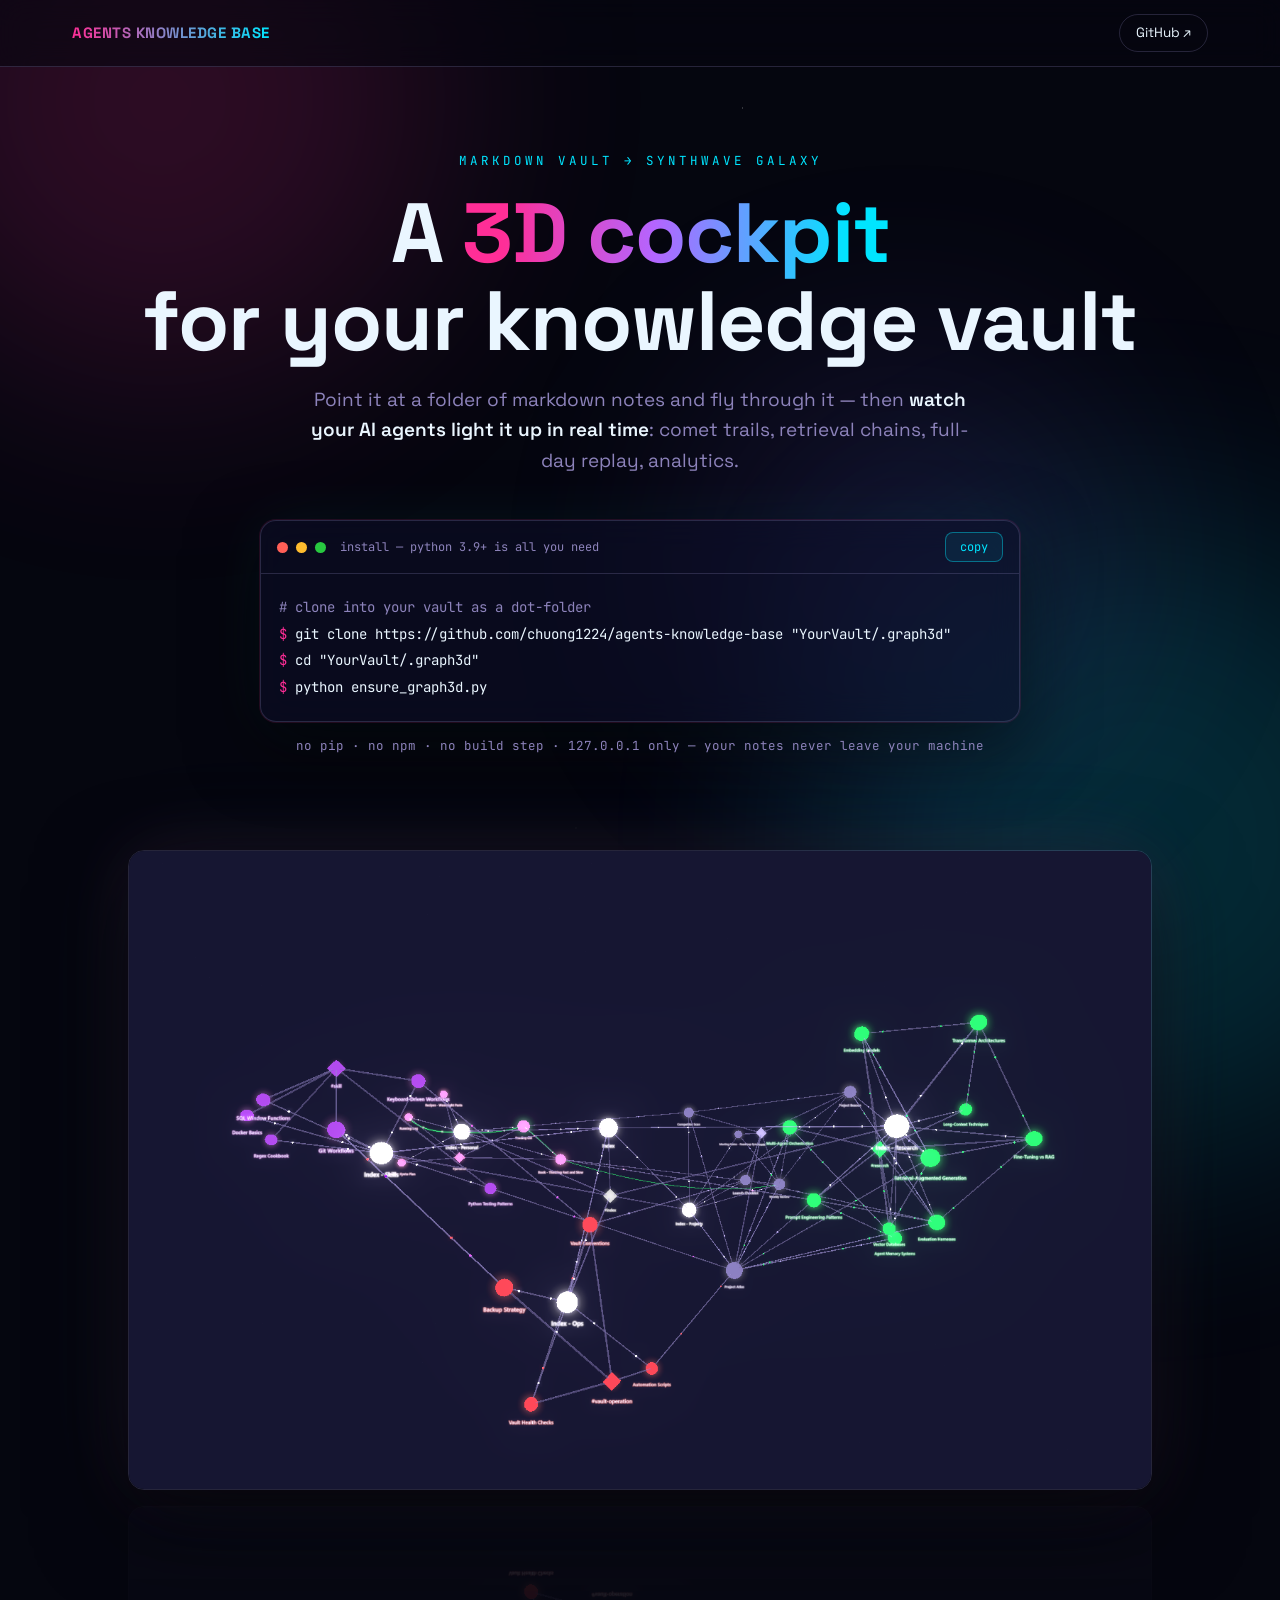
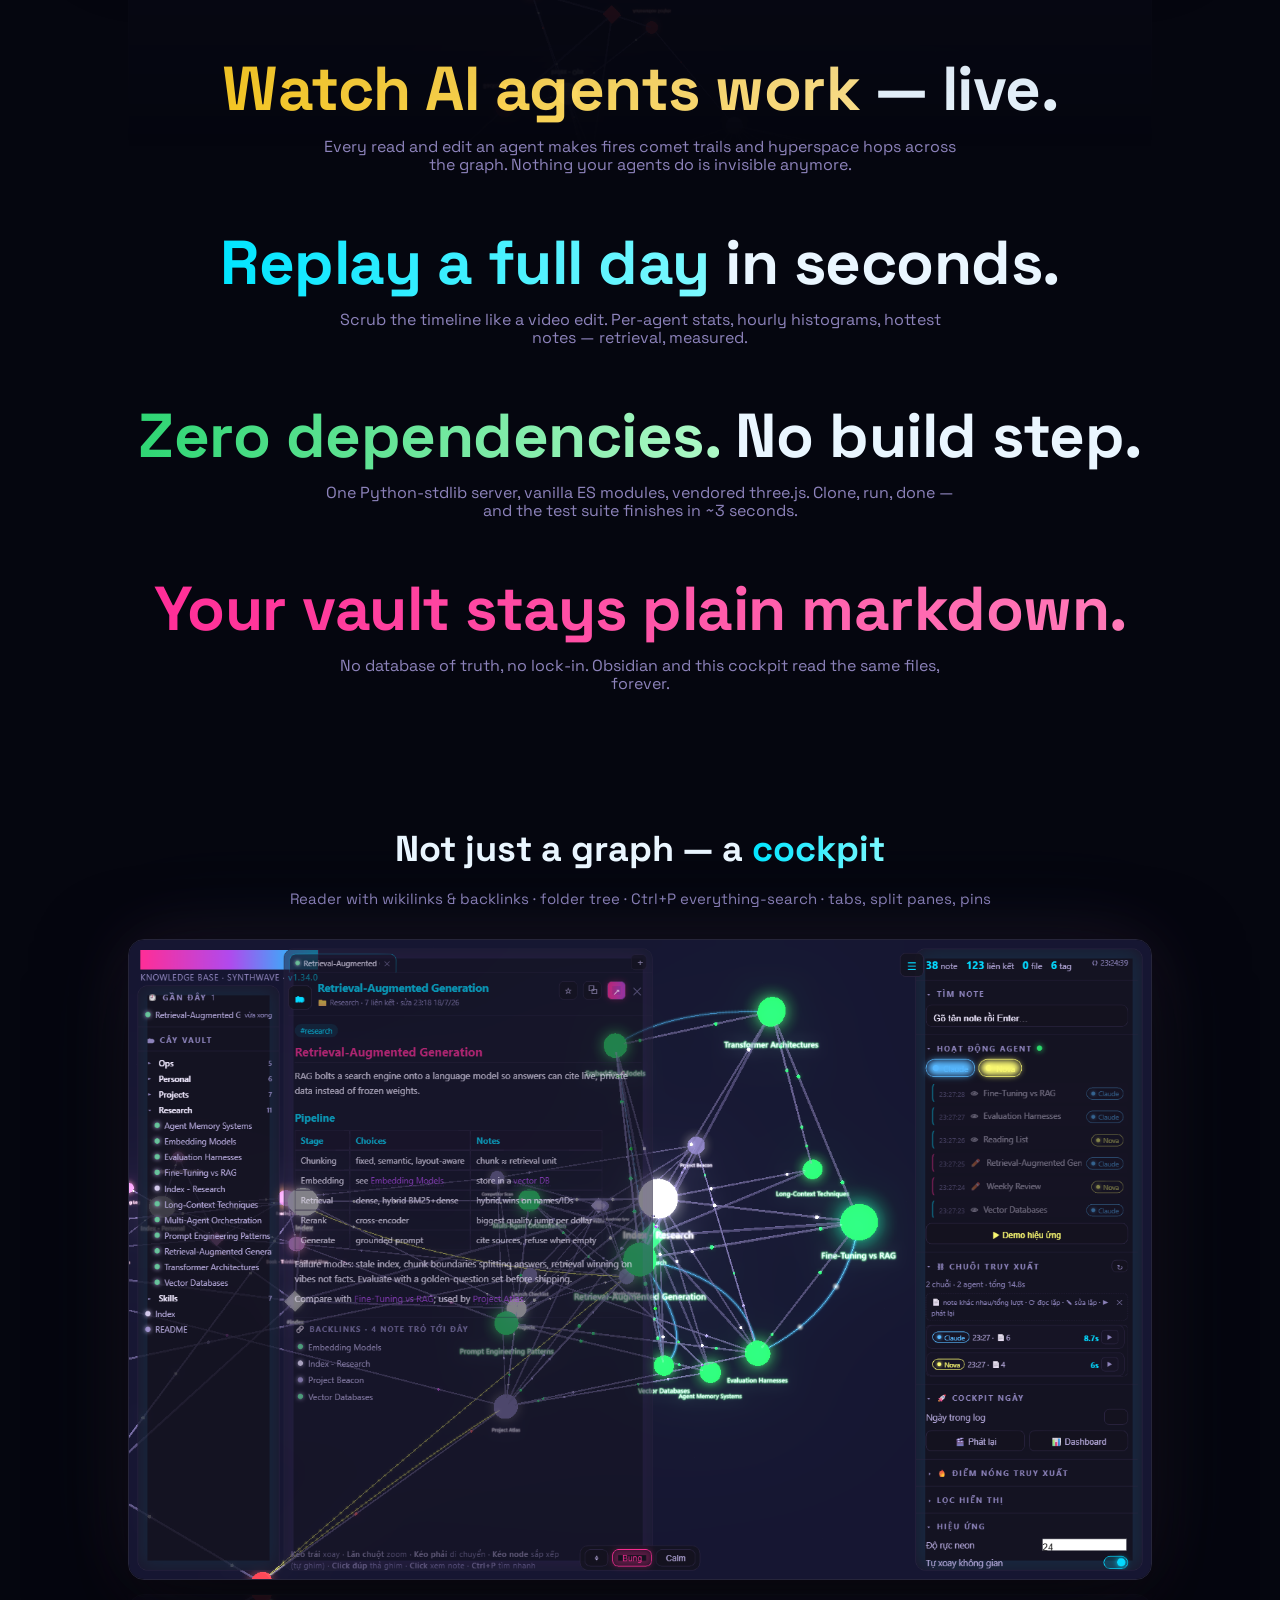
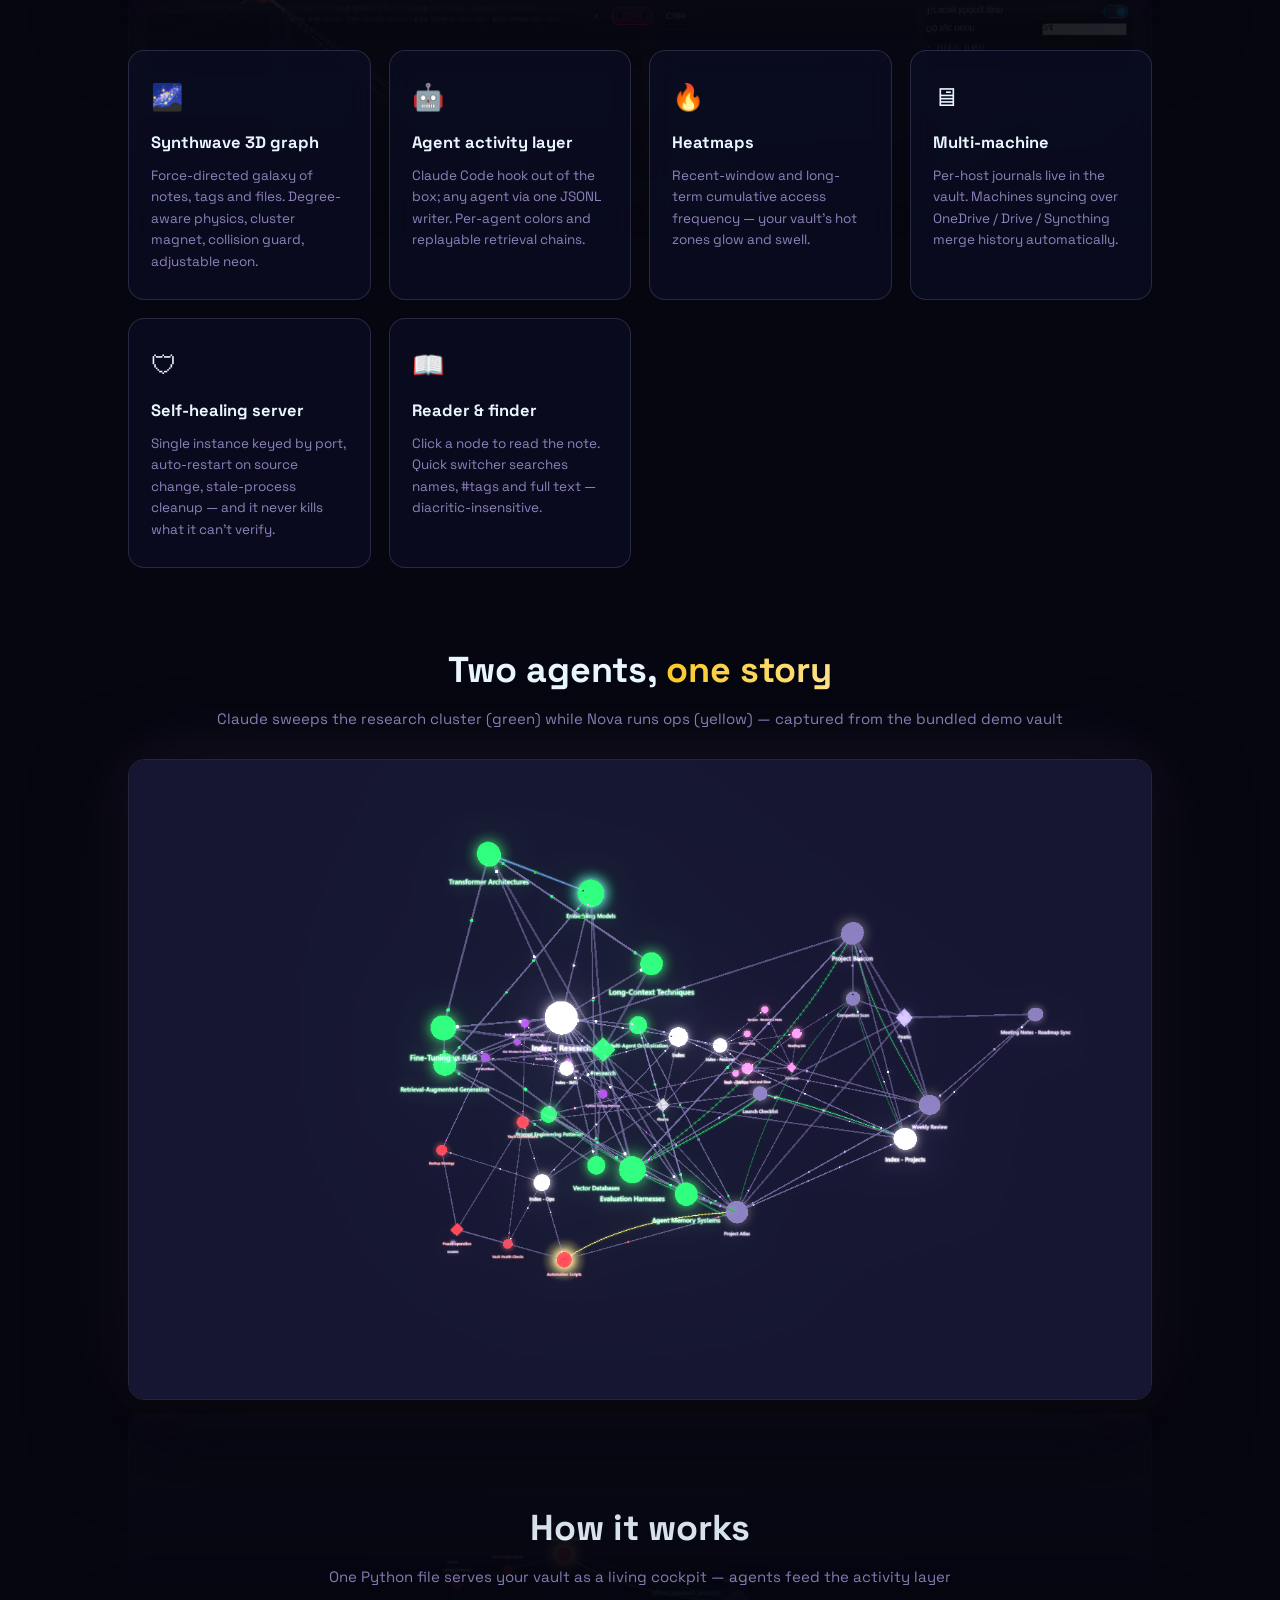
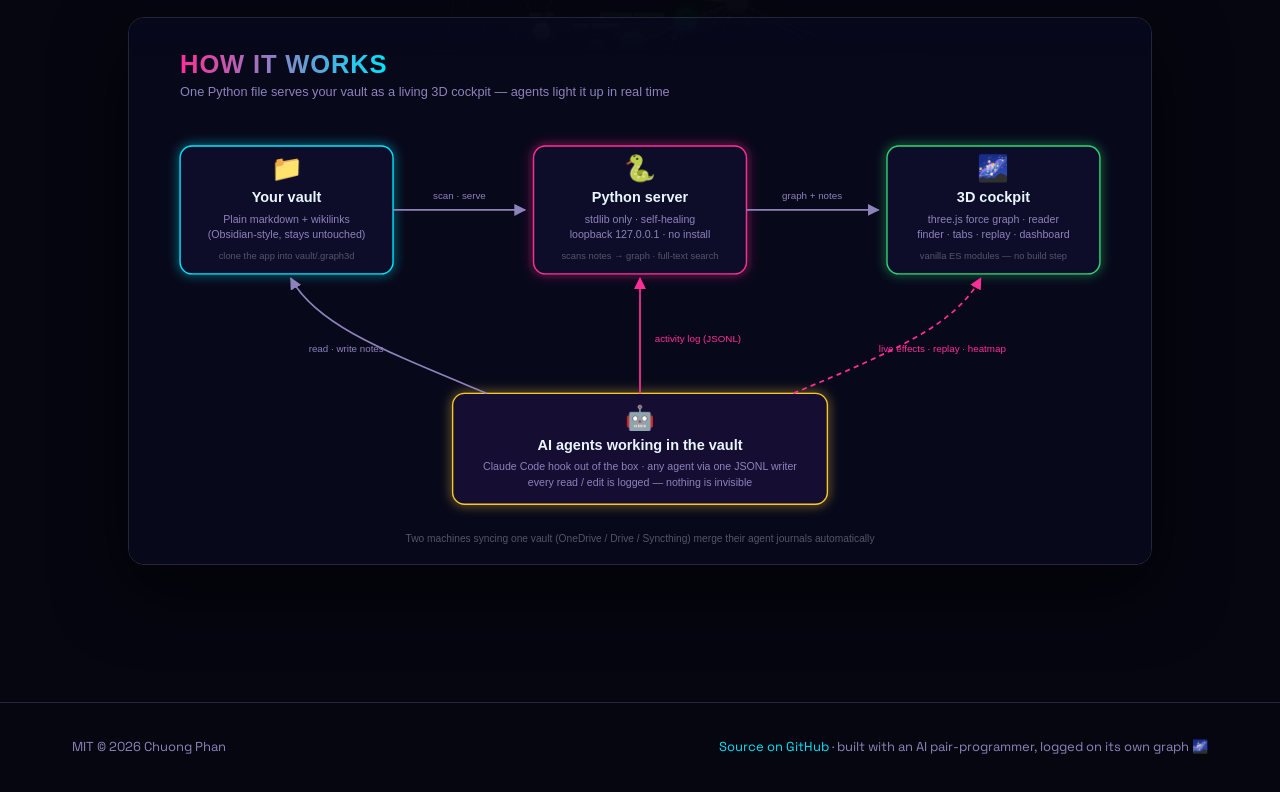
==== docs/index.html @ d330e17d "Add GitHub Pages landing: glass/reflection design, floating shots, one-click install copy Single-fil" ====
<!doctype html>
<html lang="en">
<head>
<meta charset="utf-8">
<meta name="viewport" content="width=device-width, initial-scale=1">
<title>Agents Knowledge Base — a 3D cockpit for your markdown vault</title>
<meta name="description" content="Turn a markdown vault into a synthwave 3D cockpit and watch AI agents work inside it — live effects, replay, analytics. Zero dependencies, no build step.">
<meta property="og:title" content="Agents Knowledge Base">
<meta property="og:description" content="A 3D cockpit for your markdown vault — and a live window into the AI agents working inside it.">
<meta property="og:image" content="https://chuong1224.github.io/agents-knowledge-base/hero.png">
<meta property="og:type" content="website">
<link rel="icon" href="data:image/svg+xml,<svg xmlns='http://www.w3.org/2000/svg' viewBox='0 0 100 100'><text y='.9em' font-size='90'>🌌</text></svg>">
<link rel="preconnect" href="https://fonts.googleapis.com">
<link rel="preconnect" href="https://fonts.gstatic.com" crossorigin>
<link href="https://fonts.googleapis.com/css2?family=Space+Grotesk:wght@400;600;700&family=JetBrains+Mono:wght@400;600&display=swap" rel="stylesheet">
<style>
  :root{
    --bg:#05060f; --panel:#0d0f2b; --ink:#eaf6ff; --faint:#8d83bb;
    --pink:#ff2e97; --cyan:#00e5ff; --green:#2ed573; --gold:#f9ca24;
    --glass:rgba(13,15,43,.55); --line:rgba(141,131,187,.25);
  }
  *{margin:0;padding:0;box-sizing:border-box}
  html{scroll-behavior:smooth}
  body{
    background:var(--bg); color:var(--ink);
    font-family:"Space Grotesk",system-ui,Segoe UI,sans-serif;
    overflow-x:hidden; line-height:1.6;
  }
  /* ---- ambient: stars + neon nebulas ---- */
  .sky{position:fixed;inset:0;z-index:-2;background:
    radial-gradient(1px 1px at 12% 22%,rgba(255,255,255,.7),transparent 50%),
    radial-gradient(1px 1px at 33% 78%,rgba(255,255,255,.5),transparent 50%),
    radial-gradient(1.5px 1.5px at 58% 12%,rgba(255,255,255,.6),transparent 50%),
    radial-gradient(1px 1px at 71% 55%,rgba(255,255,255,.45),transparent 50%),
    radial-gradient(1px 1px at 86% 30%,rgba(255,255,255,.6),transparent 50%),
    radial-gradient(1.5px 1.5px at 45% 92%,rgba(255,255,255,.4),transparent 50%),
    radial-gradient(1px 1px at 92% 82%,rgba(255,255,255,.5),transparent 50%),
    radial-gradient(1px 1px at 5% 60%,rgba(255,255,255,.4),transparent 50%),
    var(--bg)}
  .nebula{position:fixed;border-radius:50%;filter:blur(120px);opacity:.16;z-index:-1;pointer-events:none}
  .n1{width:560px;height:560px;background:var(--pink);top:-180px;left:-120px}
  .n2{width:640px;height:640px;background:var(--cyan);bottom:-260px;right:-180px}
  .n3{width:400px;height:400px;background:#6c5ce7;top:40%;left:55%}
  /* ---- nav ---- */
  nav{position:sticky;top:0;z-index:10;display:flex;justify-content:space-between;align-items:center;
    padding:14px clamp(20px,6vw,72px);background:rgba(5,6,15,.6);backdrop-filter:blur(14px);
    border-bottom:1px solid var(--line)}
  .logo{font-weight:700;letter-spacing:.5px;font-size:15px;
    background:linear-gradient(90deg,var(--pink),var(--cyan));-webkit-background-clip:text;background-clip:text;color:transparent}
  nav a.gh{color:var(--ink);text-decoration:none;font-size:13.5px;border:1px solid var(--line);
    padding:7px 16px;border-radius:999px;transition:.25s}
  nav a.gh:hover{border-color:var(--cyan);box-shadow:0 0 18px rgba(0,229,255,.35);color:var(--cyan)}
  main{max-width:1120px;margin:0 auto;padding:0 clamp(20px,5vw,48px)}
  /* ---- hero ---- */
  .hero{text-align:center;padding:84px 0 30px}
  .eyebrow{font-family:"JetBrains Mono",monospace;font-size:12.5px;letter-spacing:3px;color:var(--cyan);text-transform:uppercase}
  h1{font-size:clamp(40px,7vw,84px);font-weight:700;line-height:1.05;margin:18px 0 20px;letter-spacing:-1px}
  h1 .grad{background:linear-gradient(92deg,var(--pink) 10%,#b465ff 45%,var(--cyan) 90%);
    -webkit-background-clip:text;background-clip:text;color:transparent}
  .sub{color:var(--faint);font-size:clamp(15px,2vw,19px);max-width:680px;margin:0 auto}
  .sub b{color:var(--ink);font-weight:600}
  /* ---- install / CLI ---- */
  .install{margin:44px auto 0;max-width:760px;text-align:left;border-radius:16px;overflow:hidden;
    background:var(--glass);backdrop-filter:blur(16px);border:1px solid var(--line);
    box-shadow:0 0 0 1px rgba(255,46,151,.12), 0 24px 70px rgba(0,0,0,.6), 0 0 60px rgba(0,229,255,.07)}
  .install .bar{display:flex;align-items:center;gap:8px;padding:11px 16px;border-bottom:1px solid var(--line);
    font-family:"JetBrains Mono",monospace;font-size:12px;color:var(--faint)}
  .dot{width:11px;height:11px;border-radius:50%}
  .install pre{padding:20px 18px;font-family:"JetBrains Mono",monospace;font-size:clamp(11.5px,1.6vw,14px);
    line-height:1.9;overflow-x:auto;white-space:pre}
  .install .p{color:var(--pink)} .install .c{color:var(--ink)} .install .cm{color:var(--faint)}
  .copy{margin-left:auto;font-family:"JetBrains Mono",monospace;font-size:12px;color:var(--cyan);
    background:rgba(0,229,255,.08);border:1px solid rgba(0,229,255,.4);border-radius:8px;
    padding:6px 14px;cursor:pointer;transition:.2s}
  .copy:hover{background:rgba(0,229,255,.18);box-shadow:0 0 16px rgba(0,229,255,.4)}
  .copy.ok{color:var(--green);border-color:rgba(46,213,115,.5);background:rgba(46,213,115,.1)}
  .req{margin-top:14px;font-size:12.5px;color:var(--faint);font-family:"JetBrains Mono",monospace;text-align:center}
  /* ---- floating screenshot + mirror reflection ---- */
  .stage{padding:64px 0 40px;perspective:1200px}
  .shot{display:block;width:100%;border-radius:16px;border:1px solid var(--line);
    box-shadow:0 30px 90px rgba(0,0,0,.65), 0 0 70px rgba(255,46,151,.10), 0 0 110px rgba(0,229,255,.08);
    -webkit-box-reflect:below 14px linear-gradient(transparent 62%, rgba(255,255,255,.16));}
  .float{animation:float 8s ease-in-out infinite}
  .float.slow{animation-duration:11s}
  @keyframes float{0%,100%{transform:translateY(0) rotateX(0)}50%{transform:translateY(-14px) rotateX(.6deg)}}
  /* ---- big statements ---- */
  .statements{padding:70px 0 10px;text-align:center}
  .statement{font-size:clamp(30px,5.4vw,62px);font-weight:700;line-height:1.12;letter-spacing:-.5px;margin:54px 0}
  .statement small{display:block;font-size:clamp(13px,1.6vw,16px);font-weight:400;color:var(--faint);
    letter-spacing:0;margin-top:14px;max-width:640px;margin-left:auto;margin-right:auto}
  .tp{background:linear-gradient(92deg,var(--pink),#ff7ab8);-webkit-background-clip:text;background-clip:text;color:transparent}
  .tc{background:linear-gradient(92deg,var(--cyan),#7df9ff);-webkit-background-clip:text;background-clip:text;color:transparent}
  .tg{background:linear-gradient(92deg,var(--green),#aef9c7);-webkit-background-clip:text;background-clip:text;color:transparent}
  .ty{background:linear-gradient(92deg,var(--gold),#ffe28a);-webkit-background-clip:text;background-clip:text;color:transparent}
  /* ---- feature cards ---- */
  .grid{display:grid;grid-template-columns:repeat(auto-fit,minmax(240px,1fr));gap:18px;padding:30px 0 10px}
  .card{background:var(--glass);backdrop-filter:blur(14px);border:1px solid var(--line);border-radius:16px;
    padding:26px 22px;transition:transform .35s,box-shadow .35s,border-color .35s}
  .card:hover{transform:translateY(-8px);border-color:rgba(0,229,255,.45);
    box-shadow:0 18px 50px rgba(0,0,0,.5), 0 0 40px rgba(0,229,255,.12)}
  .card .ico{font-size:26px}
  .card h3{font-size:16.5px;margin:12px 0 8px}
  .card p{font-size:13.5px;color:var(--faint)}
  /* ---- how ---- */
  .how{padding:60px 0}
  .how img{width:100%;border-radius:16px;border:1px solid var(--line);
    box-shadow:0 24px 70px rgba(0,0,0,.55)}
  h2.sec{font-size:clamp(24px,3.4vw,36px);text-align:center;margin-bottom:8px}
  p.secsub{text-align:center;color:var(--faint);margin-bottom:28px;font-size:15px}
  /* ---- footer ---- */
  footer{border-top:1px solid var(--line);margin-top:70px;padding:34px clamp(20px,6vw,72px);
    display:flex;flex-wrap:wrap;gap:14px;justify-content:space-between;align-items:center;
    color:var(--faint);font-size:13px}
  footer a{color:var(--cyan);text-decoration:none}
  footer a:hover{text-shadow:0 0 12px rgba(0,229,255,.6)}
  /* ---- entrance animations ---- */
  .in-up{opacity:0;transform:translateY(30px);animation:inup .8s cubic-bezier(.22,.8,.3,1) forwards}
  @keyframes inup{to{opacity:1;transform:none}}
  .d1{animation-delay:.05s}.d2{animation-delay:.18s}.d3{animation-delay:.32s}.d4{animation-delay:.48s}.d5{animation-delay:.65s}
  .reveal{opacity:0;transform:translateY(34px);transition:opacity .8s cubic-bezier(.22,.8,.3,1),transform .8s cubic-bezier(.22,.8,.3,1)}
  .reveal.show{opacity:1;transform:none}
  @media (prefers-reduced-motion: reduce){
    .in-up,.reveal{opacity:1;transform:none;animation:none;transition:none}
    .float{animation:none}
    html{scroll-behavior:auto}
  }
</style>
</head>
<body>
<div class="sky"></div>
<div class="nebula n1"></div><div class="nebula n2"></div><div class="nebula n3"></div>

<nav>
  <span class="logo">AGENTS KNOWLEDGE BASE</span>
  <a class="gh" href="https://github.com/chuong1224/agents-knowledge-base">GitHub ↗</a>
</nav>

<main>
  <!-- HERO -->
  <section class="hero">
    <div class="eyebrow in-up d1">markdown vault → synthwave galaxy</div>
    <h1 class="in-up d2">A <span class="grad">3D cockpit</span><br>for your knowledge vault</h1>
    <p class="sub in-up d3">Point it at a folder of markdown notes and fly through it — then <b>watch your AI agents
      light it up in real time</b>: comet trails, retrieval chains, full-day replay, analytics.</p>

    <!-- INSTALL / CLI -->
    <div class="install in-up d4">
      <div class="bar">
        <span class="dot" style="background:#ff5f57"></span>
        <span class="dot" style="background:#febc2e"></span>
        <span class="dot" style="background:#28c840"></span>
        <span style="margin-left:6px">install — python 3.9+ is all you need</span>
        <button class="copy" id="copyBtn" aria-label="Copy install commands">copy</button>
      </div>
      <pre id="cli"><span class="cm"># clone into your vault as a dot-folder</span>
<span class="p">$</span> <span class="c">git clone https://github.com/chuong1224/agents-knowledge-base "YourVault/.graph3d"</span>
<span class="p">$</span> <span class="c">cd "YourVault/.graph3d"</span>
<span class="p">$</span> <span class="c">python ensure_graph3d.py</span></pre>
    </div>
    <div class="req in-up d5">no pip · no npm · no build step · 127.0.0.1 only — your notes never leave your machine</div>
  </section>

  <!-- FLOATING HERO SHOT + REFLECTION -->
  <section class="stage reveal">
    <img class="shot float" src="hero.png" alt="The vault rendered as a synthwave 3D galaxy — tag groups form colored continents">
  </section>

  <!-- BIG STATEMENTS -->
  <section class="statements">
    <div class="statement reveal"><span class="ty">Watch AI agents work</span> — live.
      <small>Every read and edit an agent makes fires comet trails and hyperspace hops across the graph.
      Nothing your agents do is invisible anymore.</small></div>

    <div class="statement reveal"><span class="tc">Replay a full day</span> in seconds.
      <small>Scrub the timeline like a video edit. Per-agent stats, hourly histograms, hottest notes —
      retrieval, measured.</small></div>

    <div class="statement reveal"><span class="tg">Zero dependencies.</span> No build step.
      <small>One Python-stdlib server, vanilla ES modules, vendored three.js.
      Clone, run, done — and the test suite finishes in ~3 seconds.</small></div>

    <div class="statement reveal"><span class="tp">Your vault stays plain markdown.</span>
      <small>No database of truth, no lock-in. Obsidian and this cockpit read the same files, forever.</small></div>
  </section>

  <!-- COCKPIT SHOT -->
  <section class="stage reveal">
    <h2 class="sec">Not just a graph — a <span class="tc">cockpit</span></h2>
    <p class="secsub">Reader with wikilinks &amp; backlinks · folder tree · Ctrl+P everything-search · tabs, split panes, pins</p>
    <img class="shot float slow" src="cockpit-ui.png" alt="Full cockpit UI: markdown reader, folder tree, live agent feed and retrieval chains">
  </section>

  <!-- FEATURE CARDS -->
  <section class="reveal">
    <div class="grid">
      <div class="card"><div class="ico">🌌</div><h3>Synthwave 3D graph</h3><p>Force-directed galaxy of notes, tags and files. Degree-aware physics, cluster magnet, collision guard, adjustable neon.</p></div>
      <div class="card"><div class="ico">🤖</div><h3>Agent activity layer</h3><p>Claude Code hook out of the box; any agent via one JSONL writer. Per-agent colors and replayable retrieval chains.</p></div>
      <div class="card"><div class="ico">🔥</div><h3>Heatmaps</h3><p>Recent-window and long-term cumulative access frequency — your vault's hot zones glow and swell.</p></div>
      <div class="card"><div class="ico">🖥</div><h3>Multi-machine</h3><p>Per-host journals live in the vault. Machines syncing over OneDrive / Drive / Syncthing merge history automatically.</p></div>
      <div class="card"><div class="ico">🛡</div><h3>Self-healing server</h3><p>Single instance keyed by port, auto-restart on source change, stale-process cleanup — and it never kills what it can't verify.</p></div>
      <div class="card"><div class="ico">📖</div><h3>Reader &amp; finder</h3><p>Click a node to read the note. Quick switcher searches names, #tags and full text — diacritic-insensitive.</p></div>
    </div>
  </section>

  <!-- AGENT SHOT -->
  <section class="stage reveal">
    <h2 class="sec">Two agents, <span class="ty">one story</span></h2>
    <p class="secsub">Claude sweeps the research cluster (green) while Nova runs ops (yellow) — captured from the bundled demo vault</p>
    <img class="shot float" src="agent-activity.png" alt="Agent trails lighting up the graph: Claude in green, Nova in yellow">
  </section>

  <!-- HOW IT WORKS -->
  <section class="how reveal">
    <h2 class="sec">How it works</h2>
    <p class="secsub">One Python file serves your vault as a living cockpit — agents feed the activity layer</p>
    <img src="how-it-works.svg" alt="Architecture diagram: vault to Python server to 3D cockpit; agents feed the activity log">
  </section>
</main>

<footer>
  <span>MIT © 2026 Chuong Phan</span>
  <span><a href="https://github.com/chuong1224/agents-knowledge-base">Source on GitHub</a> · built with an AI pair-programmer, logged on its own graph 🌌</span>
</footer>

<script>
  // copy CLI
  const btn = document.getElementById('copyBtn');
  btn.addEventListener('click', async () => {
    const cmds = ['git clone https://github.com/chuong1224/agents-knowledge-base "YourVault/.graph3d"',
                  'cd "YourVault/.graph3d"',
                  'python ensure_graph3d.py'].join('\n');
    try { await navigator.clipboard.writeText(cmds); } catch (e) {}
    btn.textContent = 'copied ✓'; btn.classList.add('ok');
    setTimeout(() => { btn.textContent = 'copy'; btn.classList.remove('ok'); }, 2200);
  });
  // slide-in on scroll
  const io = new IntersectionObserver((es) => es.forEach(e => {
    if (e.isIntersecting) { e.target.classList.add('show'); io.unobserve(e.target); }
  }), {threshold: 0.12});
  document.querySelectorAll('.reveal').forEach(el => io.observe(el));
</script>
</body>
</html>
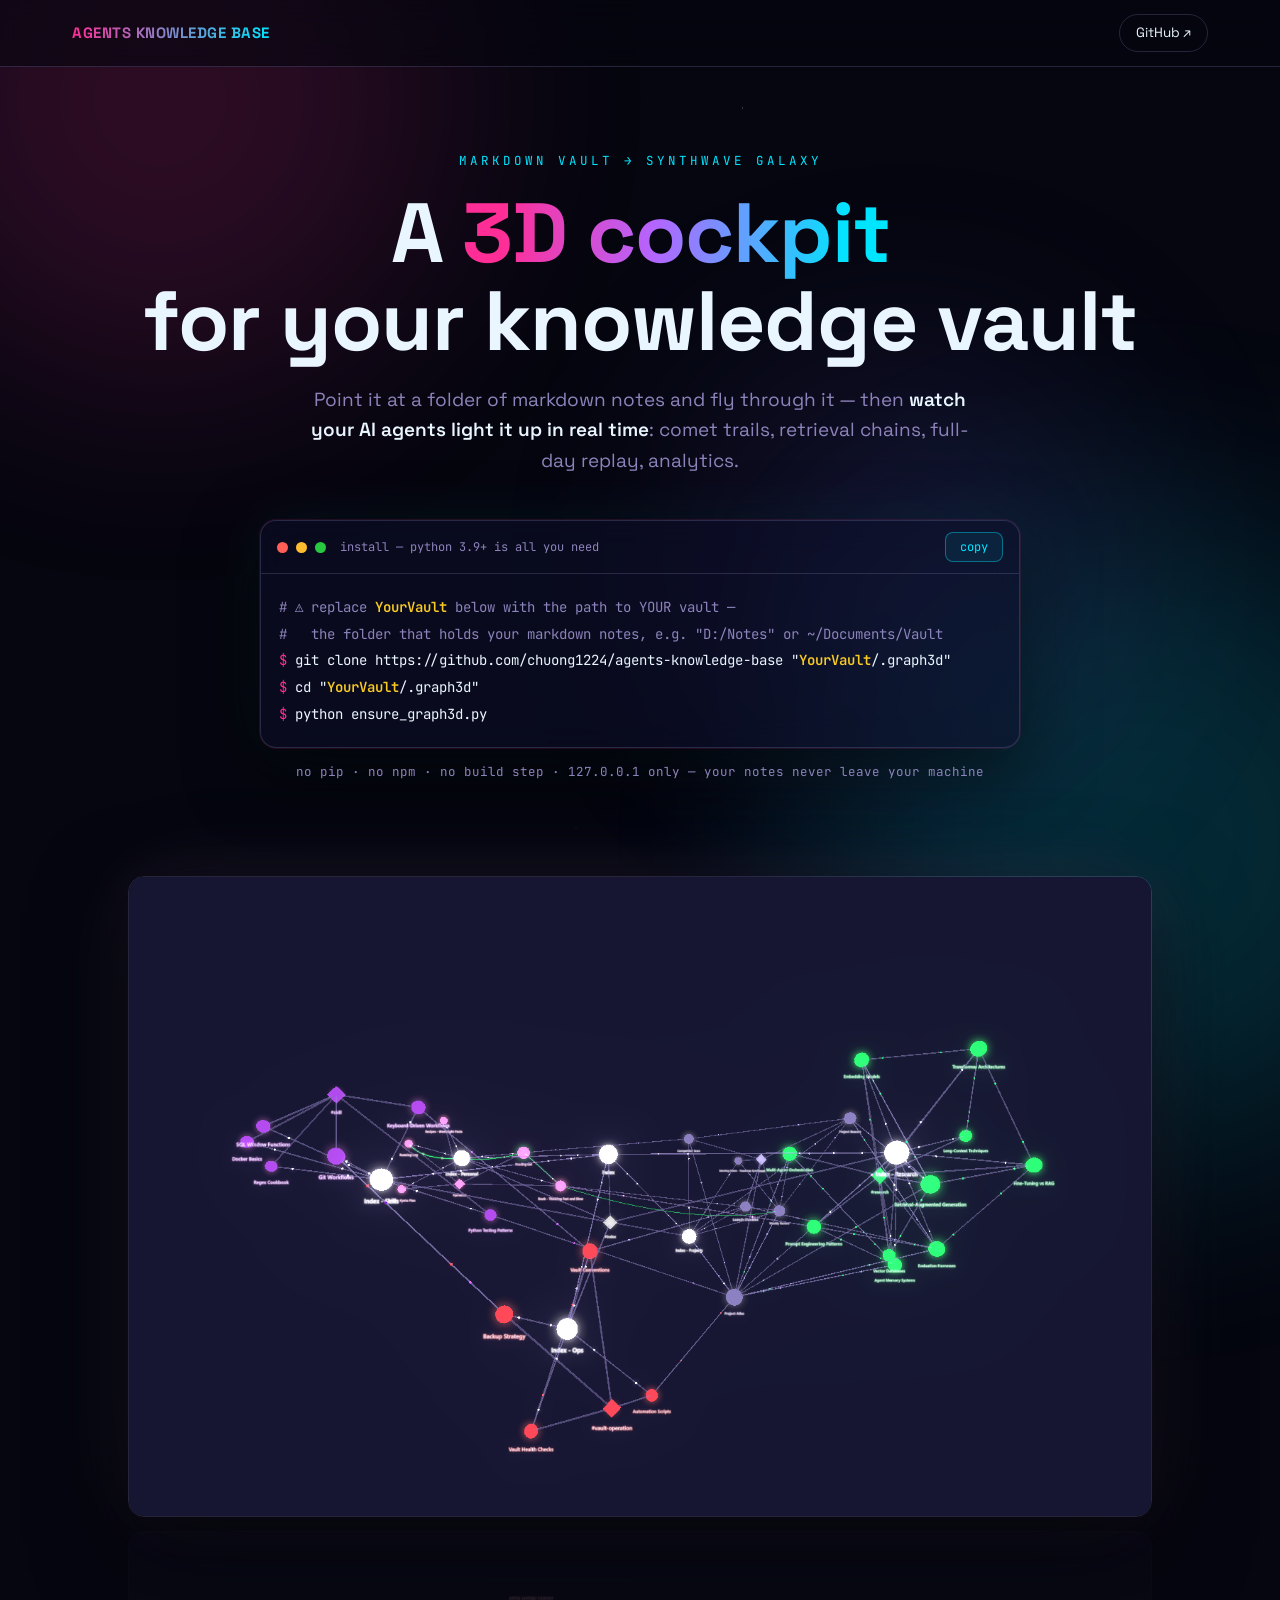
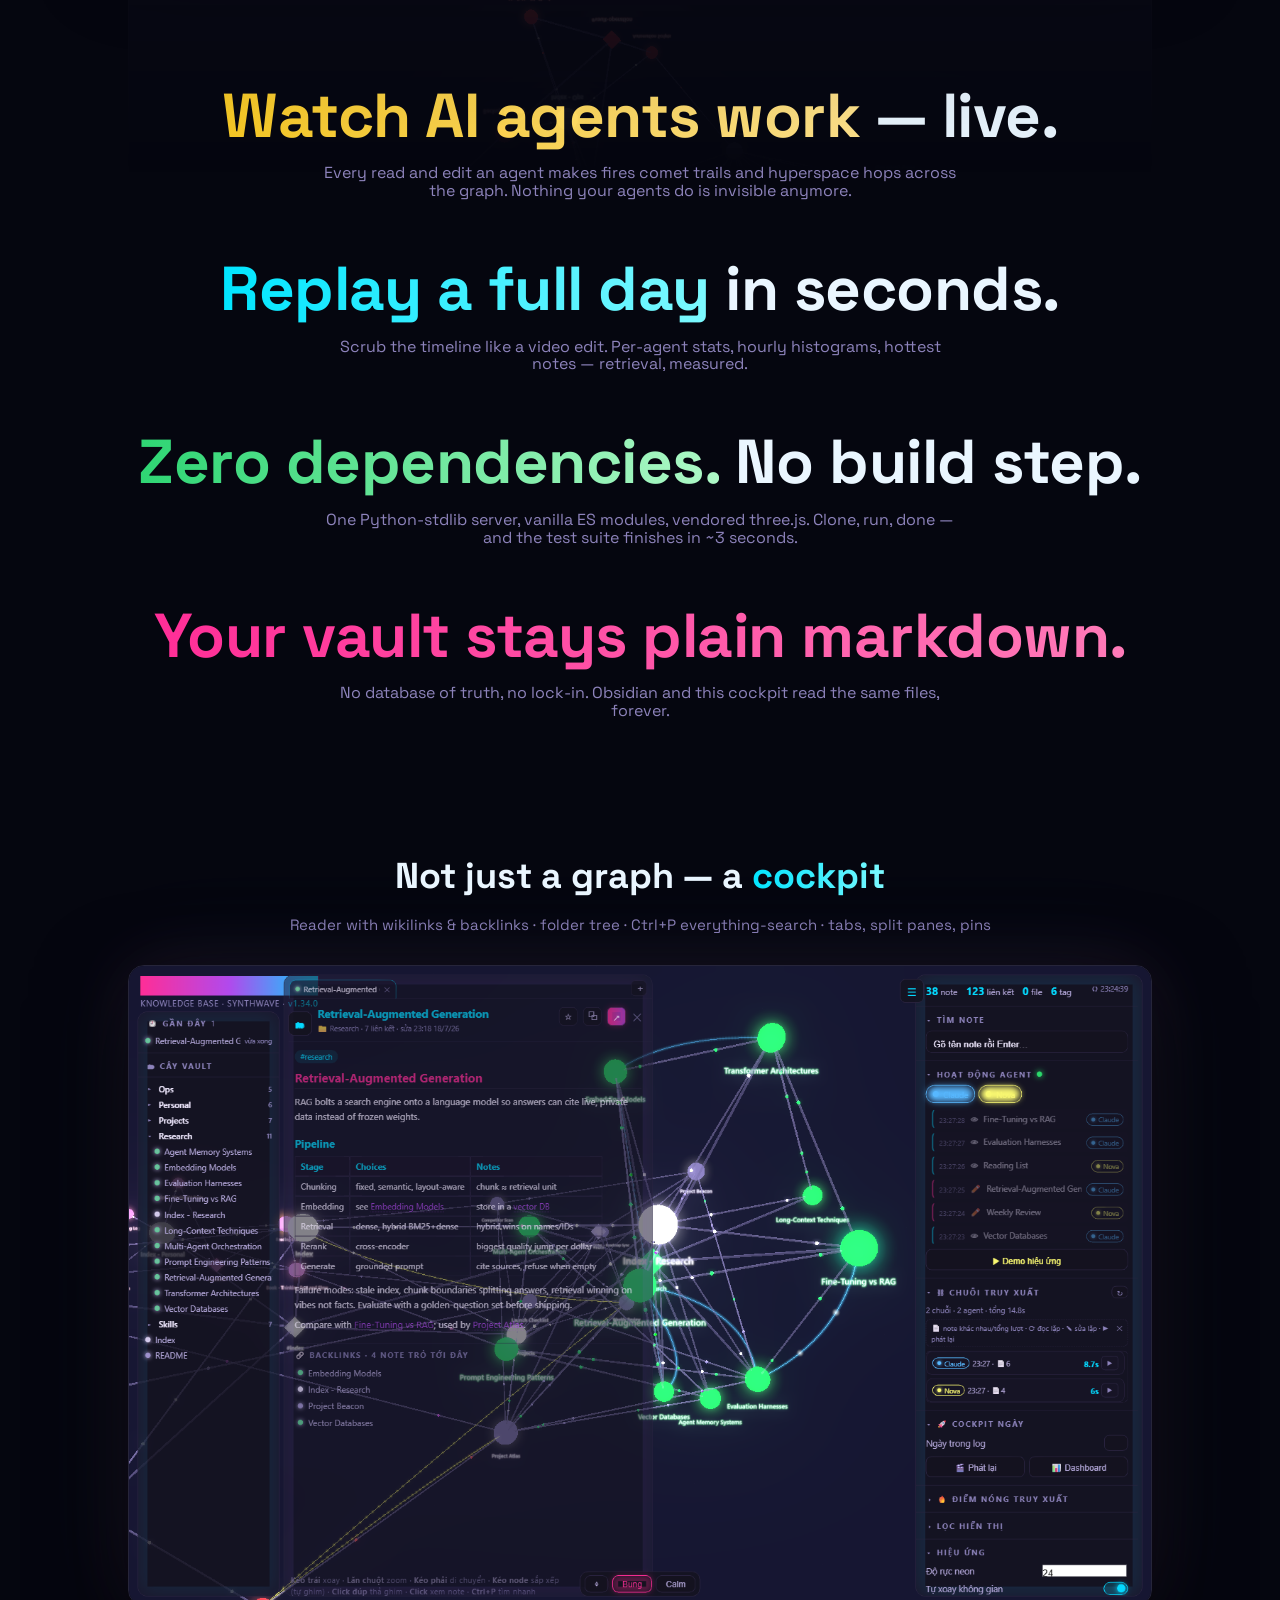
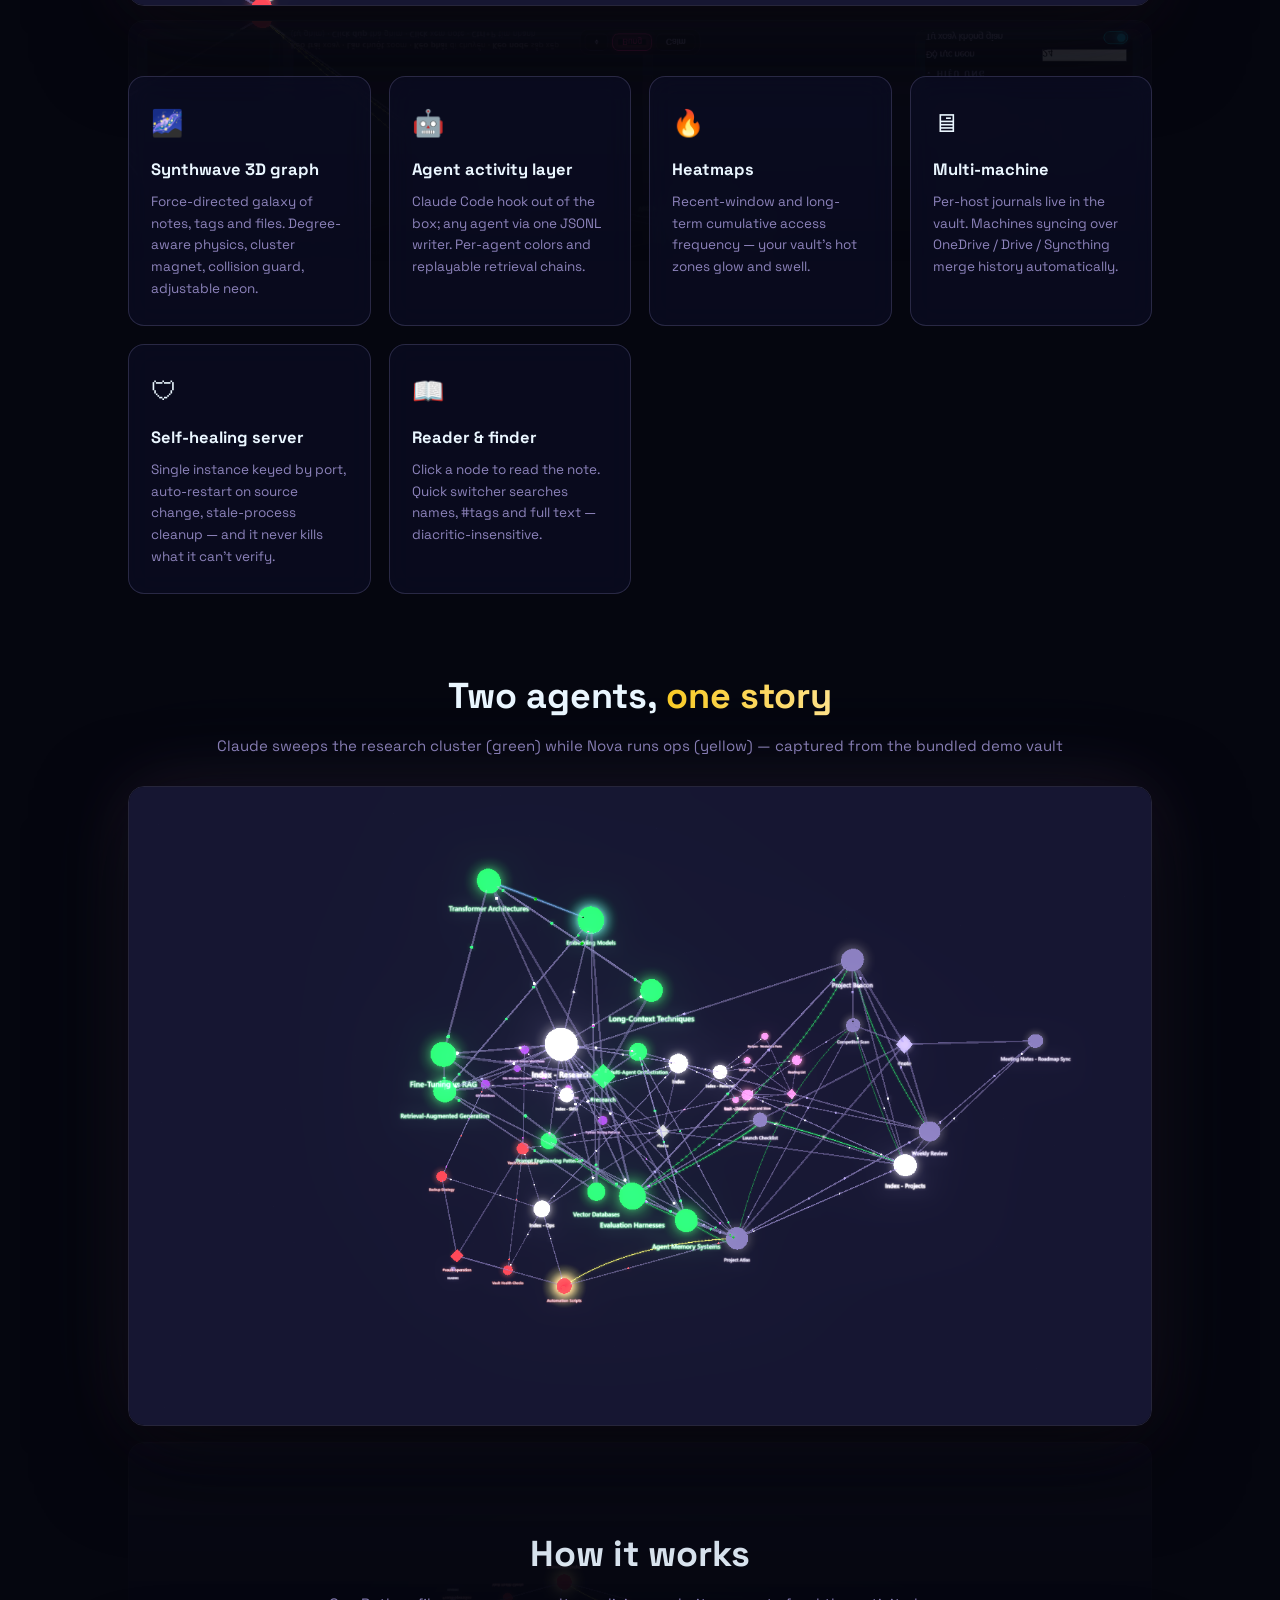
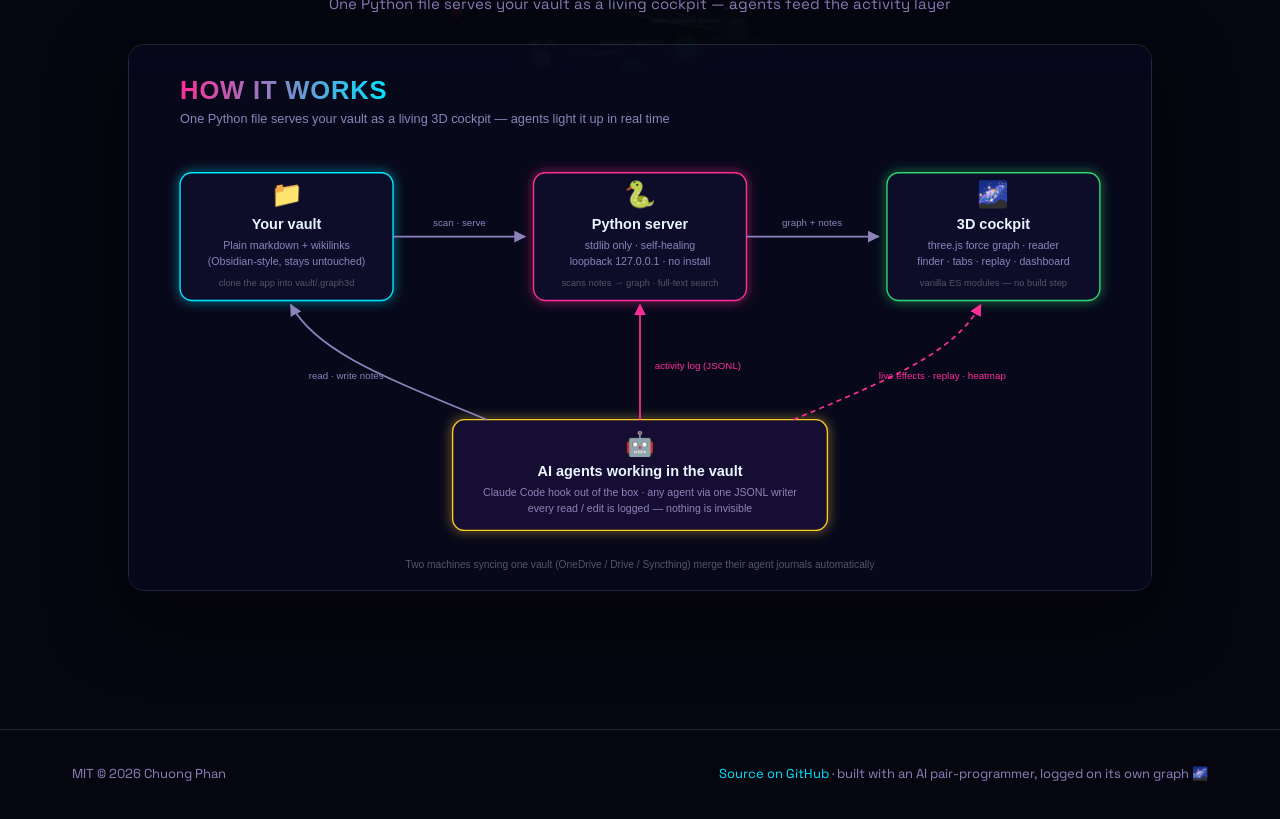
==== commit 7cf82110: "Clarify YourVault placeholder in install instructions Landing CLI block and README quickstart now te" ====
--- a/docs/index.html
+++ b/docs/index.html
@@ -69,6 +69,7 @@
   .install pre{padding:20px 18px;font-family:"JetBrains Mono",monospace;font-size:clamp(11.5px,1.6vw,14px);
     line-height:1.9;overflow-x:auto;white-space:pre}
   .install .p{color:var(--pink)} .install .c{color:var(--ink)} .install .cm{color:var(--faint)}
+  .install .v{color:var(--gold);font-weight:600}
   .copy{margin-left:auto;font-family:"JetBrains Mono",monospace;font-size:12px;color:var(--cyan);
     background:rgba(0,229,255,.08);border:1px solid rgba(0,229,255,.4);border-radius:8px;
     padding:6px 14px;cursor:pointer;transition:.2s}
@@ -152,9 +153,10 @@
         <span style="margin-left:6px">install — python 3.9+ is all you need</span>
         <button class="copy" id="copyBtn" aria-label="Copy install commands">copy</button>
       </div>
-      <pre id="cli"><span class="cm"># clone into your vault as a dot-folder</span>
-<span class="p">$</span> <span class="c">git clone https://github.com/chuong1224/agents-knowledge-base "YourVault/.graph3d"</span>
-<span class="p">$</span> <span class="c">cd "YourVault/.graph3d"</span>
+      <pre id="cli"><span class="cm"># ⚠ replace <span class="v">YourVault</span> below with the path to YOUR vault —</span>
+<span class="cm">#   the folder that holds your markdown notes, e.g. "D:/Notes" or ~/Documents/Vault</span>
+<span class="p">$</span> <span class="c">git clone https://github.com/chuong1224/agents-knowledge-base "<span class="v">YourVault</span>/.graph3d"</span>
+<span class="p">$</span> <span class="c">cd "<span class="v">YourVault</span>/.graph3d"</span>
 <span class="p">$</span> <span class="c">python ensure_graph3d.py</span></pre>
     </div>
     <div class="req in-up d5">no pip · no npm · no build step · 127.0.0.1 only — your notes never leave your machine</div>
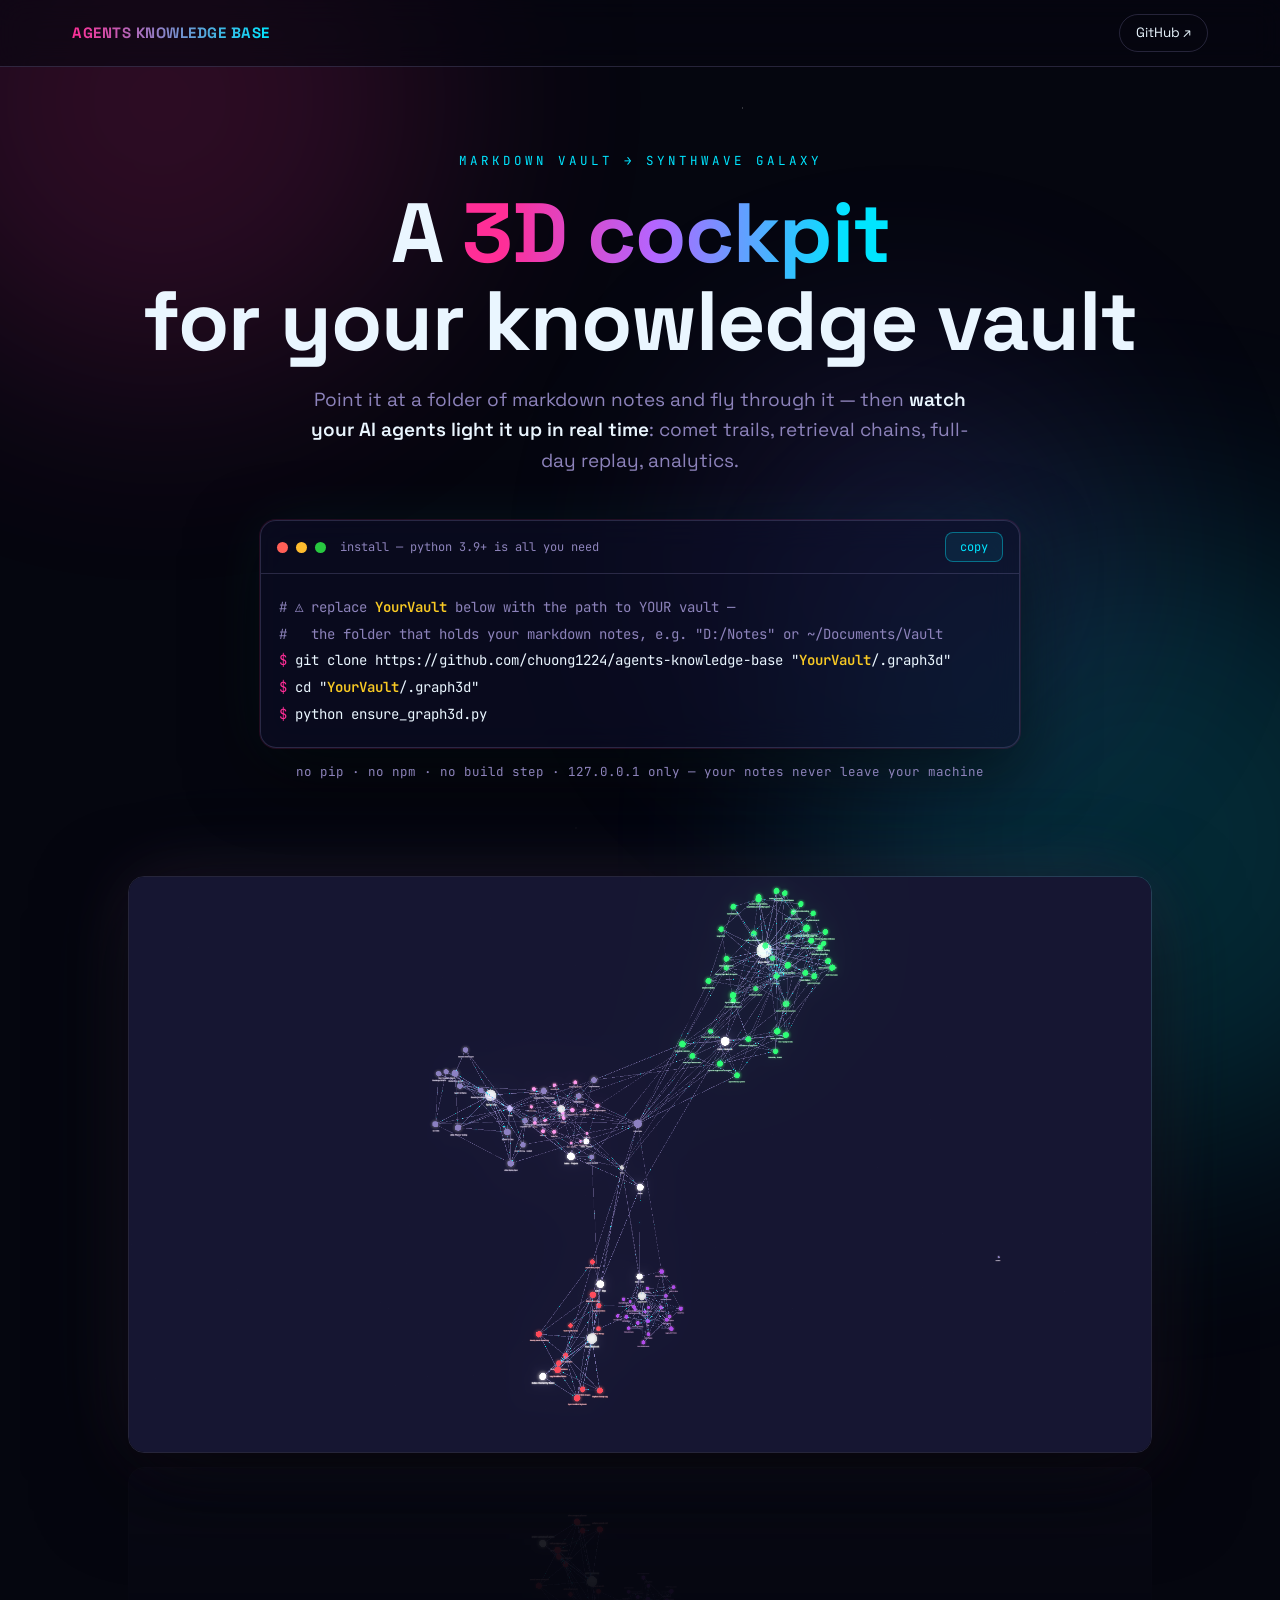
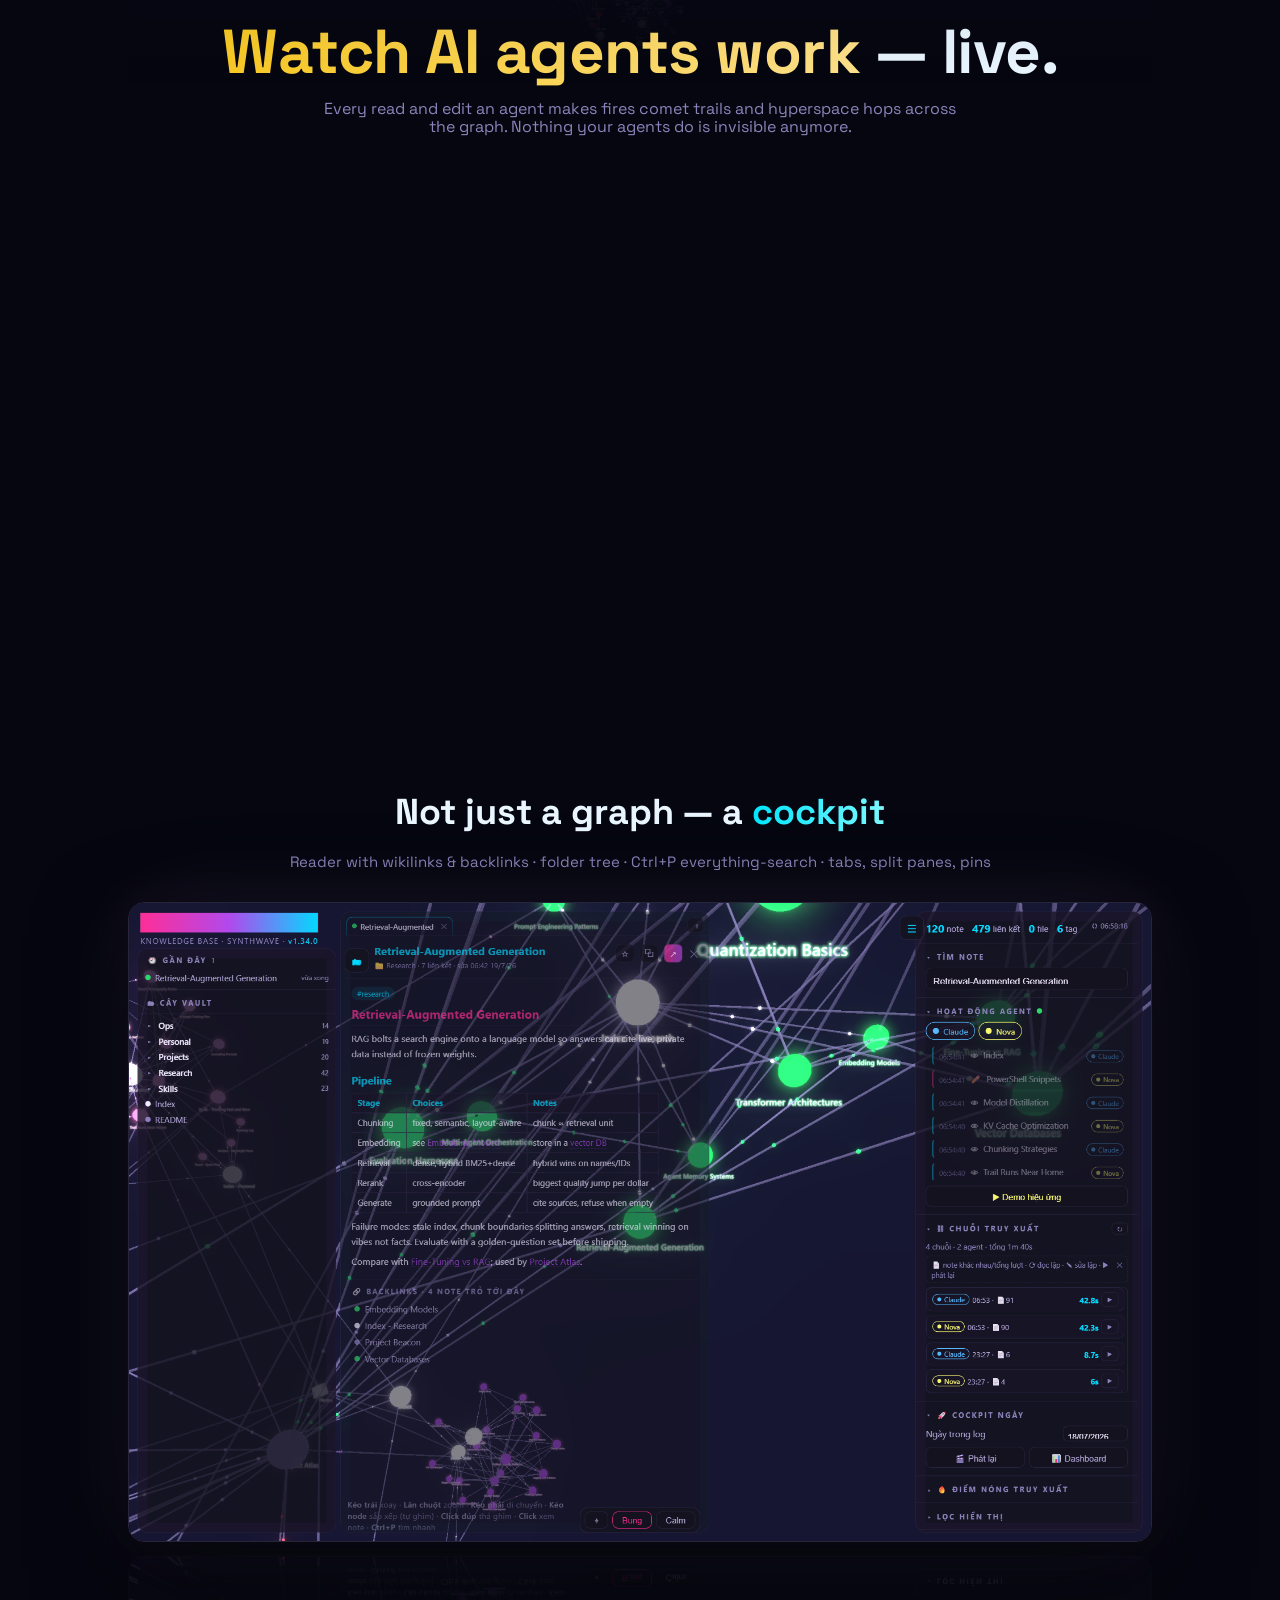
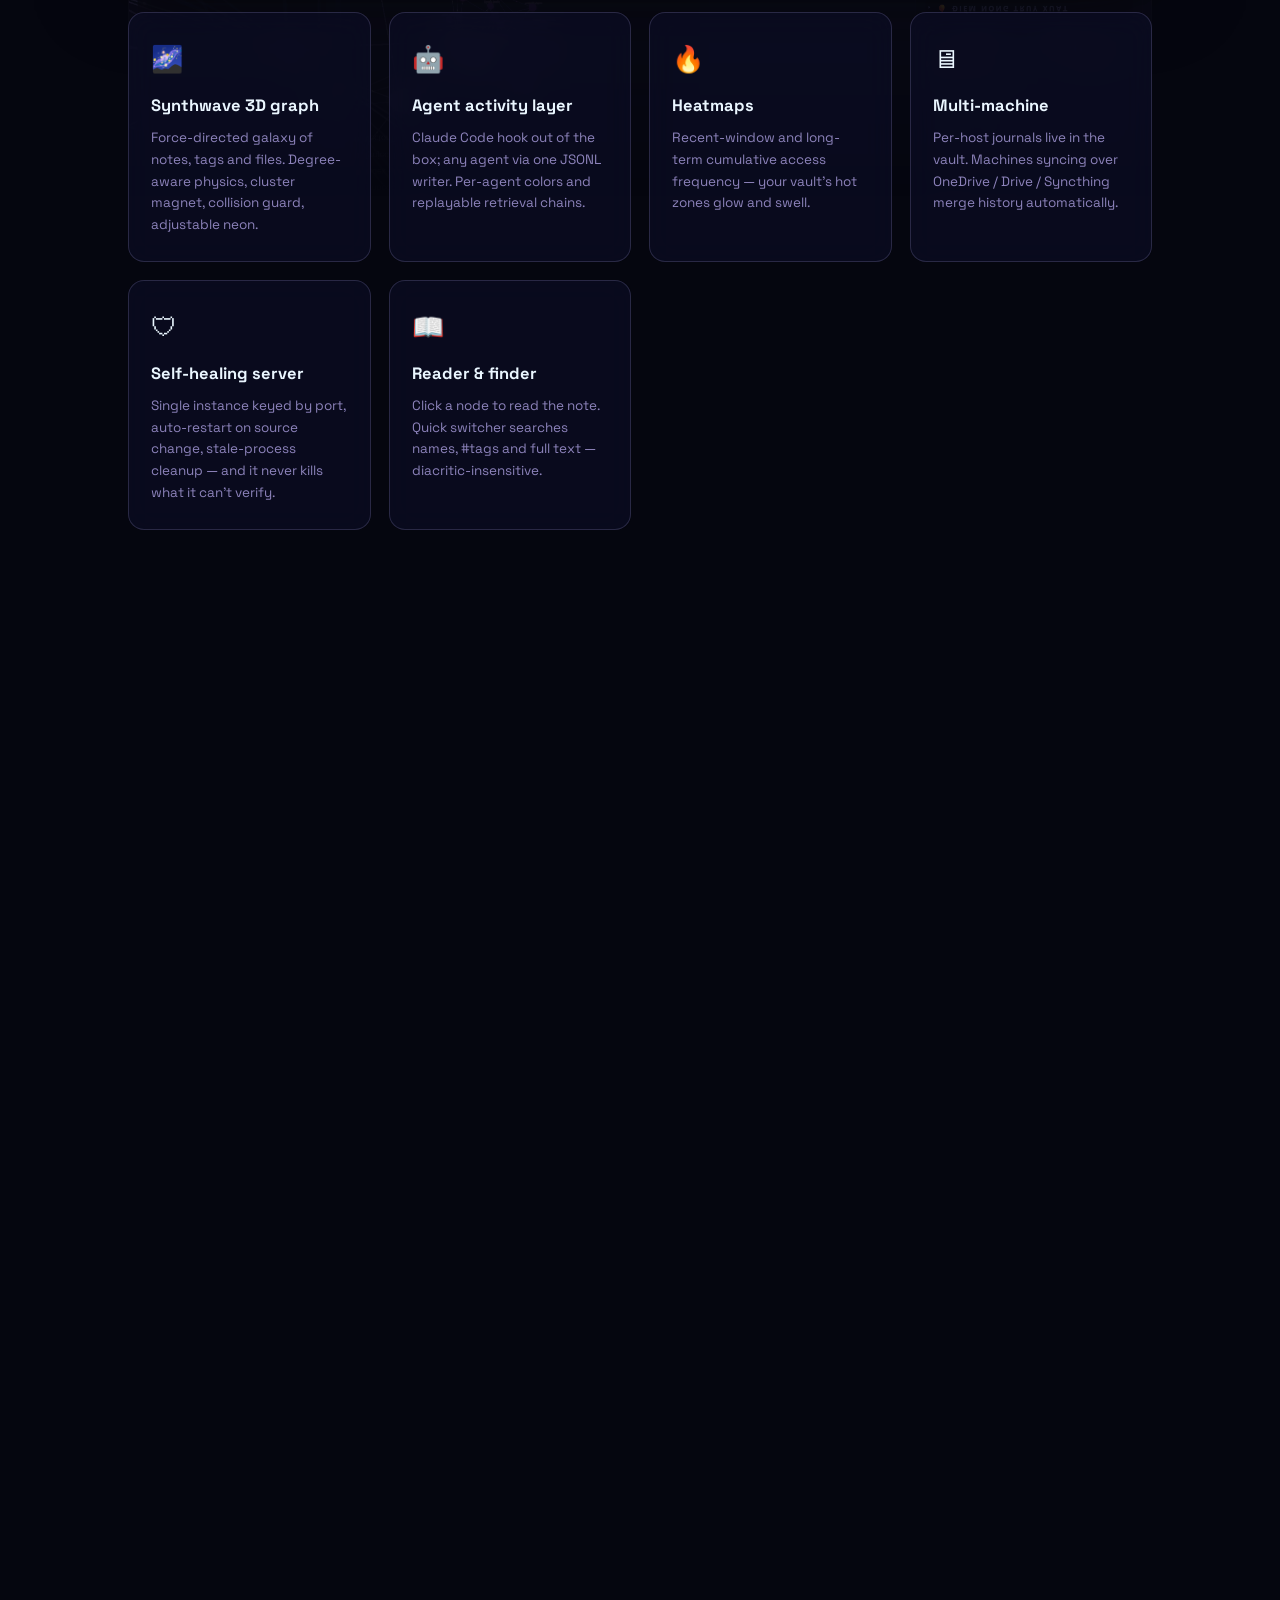
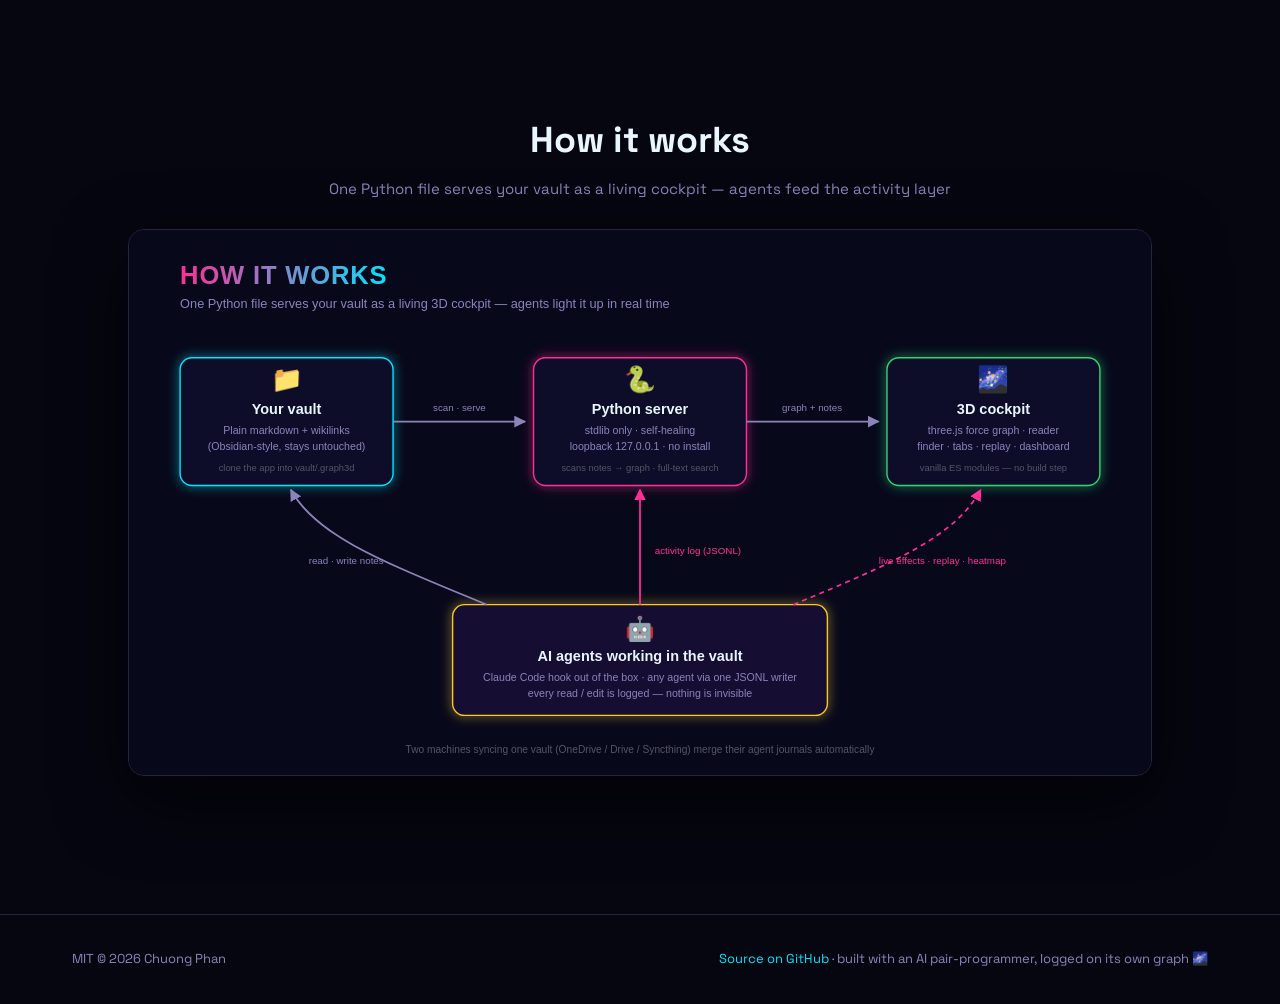
==== commit 2f60917b: "Epic demo: 120-note vault, agent-storm GIF, reshot hero/cockpit/activity - demo/vault: 38 -> 120 not" ====
--- a/docs/index.html
+++ b/docs/index.html
@@ -204,11 +204,18 @@
     </div>
   </section>
 
+  <!-- AGENT STORM GIF -->
+  <section class="stage reveal">
+    <h2 class="sec">Two agents, <span class="ty">full throttle</span></h2>
+    <p class="secsub">Claude and Nova jumping non-stop across 120 notes — comet trails, hyperspace hops, impact ripples. Live capture, no editing</p>
+    <img class="shot float" src="agent-storm.gif" alt="Animated: two agents continuously jumping across the vault with comet trails and impact effects">
+  </section>
+
   <!-- AGENT SHOT -->
   <section class="stage reveal">
-    <h2 class="sec">Two agents, <span class="ty">one story</span></h2>
-    <p class="secsub">Claude sweeps the research cluster (green) while Nova runs ops (yellow) — captured from the bundled demo vault</p>
-    <img class="shot float" src="agent-activity.png" alt="Agent trails lighting up the graph: Claude in green, Nova in yellow">
+    <h2 class="sec">The <span class="ty">aftermath</span></h2>
+    <p class="secsub">Claude's blue and Nova's yellow trails woven across every continent of the vault</p>
+    <img class="shot float slow" src="agent-activity.png" alt="Agent trails lighting up the graph: Claude in blue, Nova in yellow">
   </section>
 
   <!-- HOW IT WORKS -->
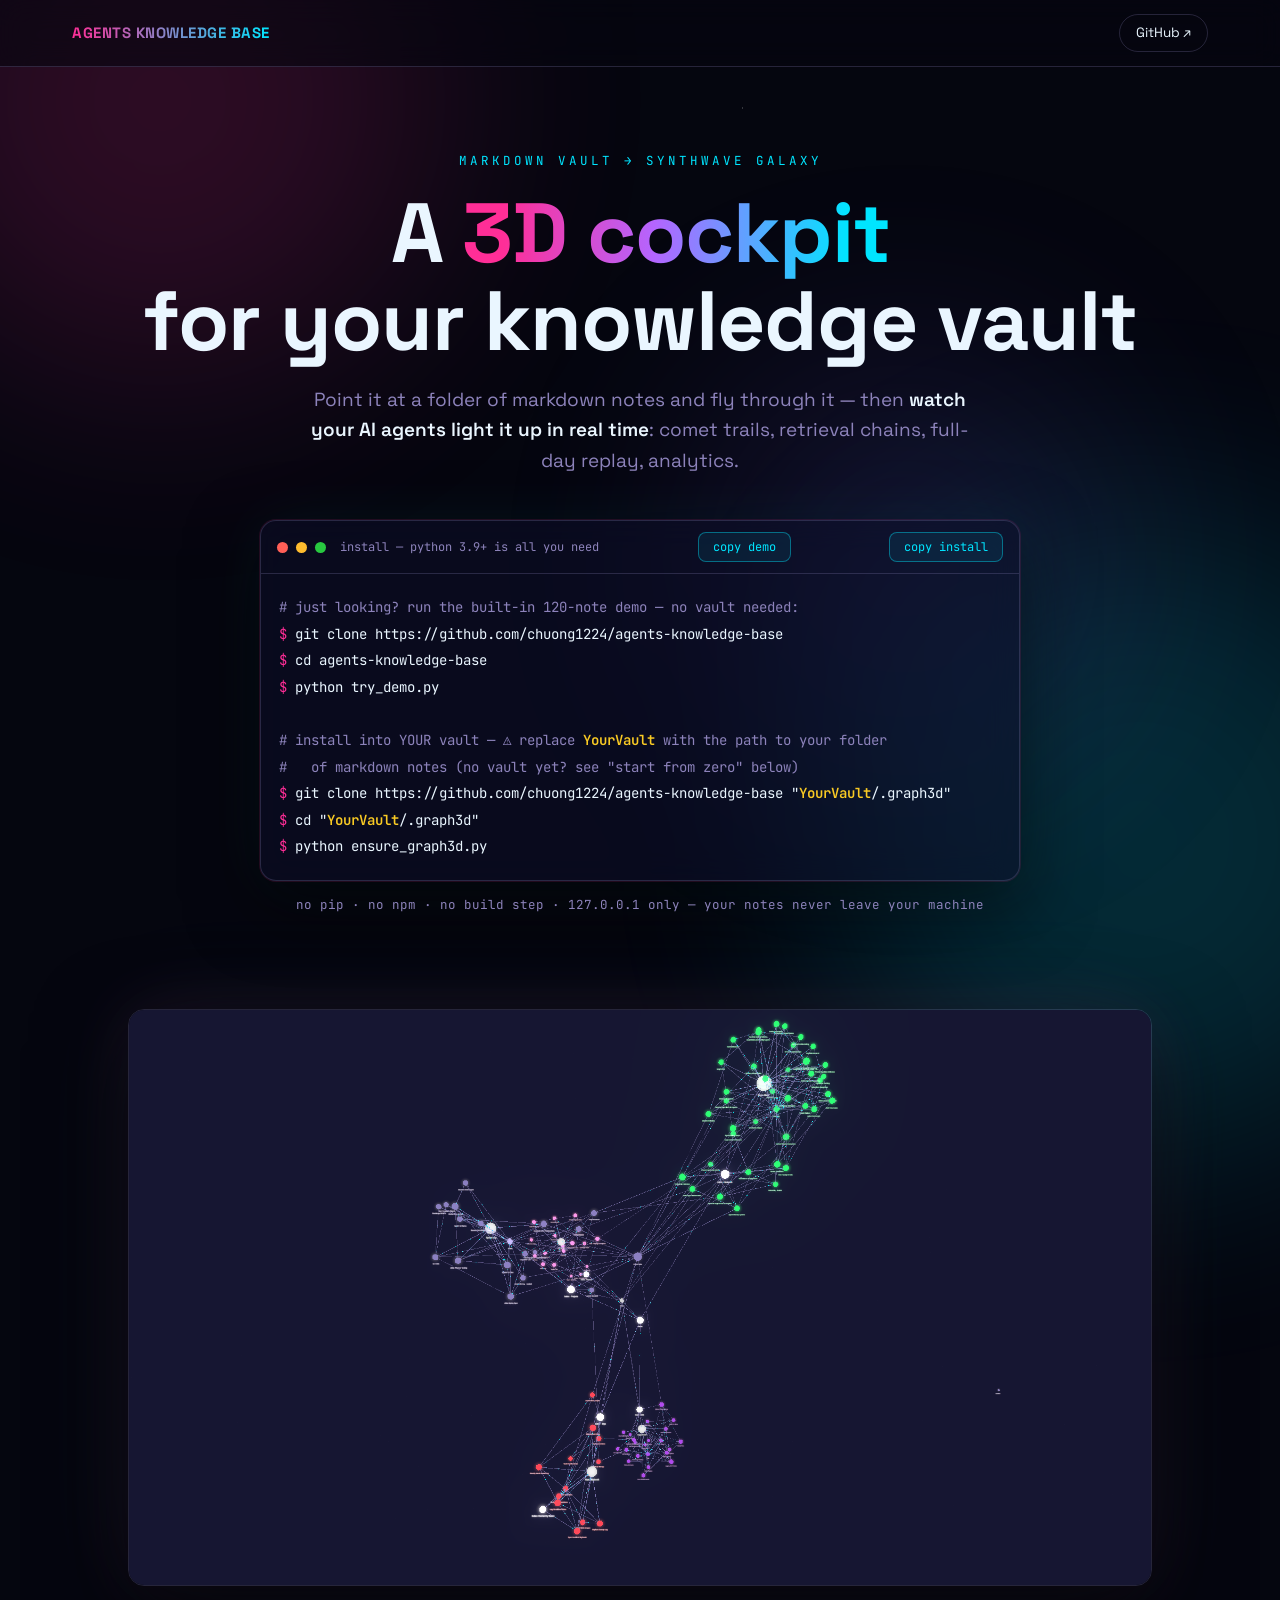
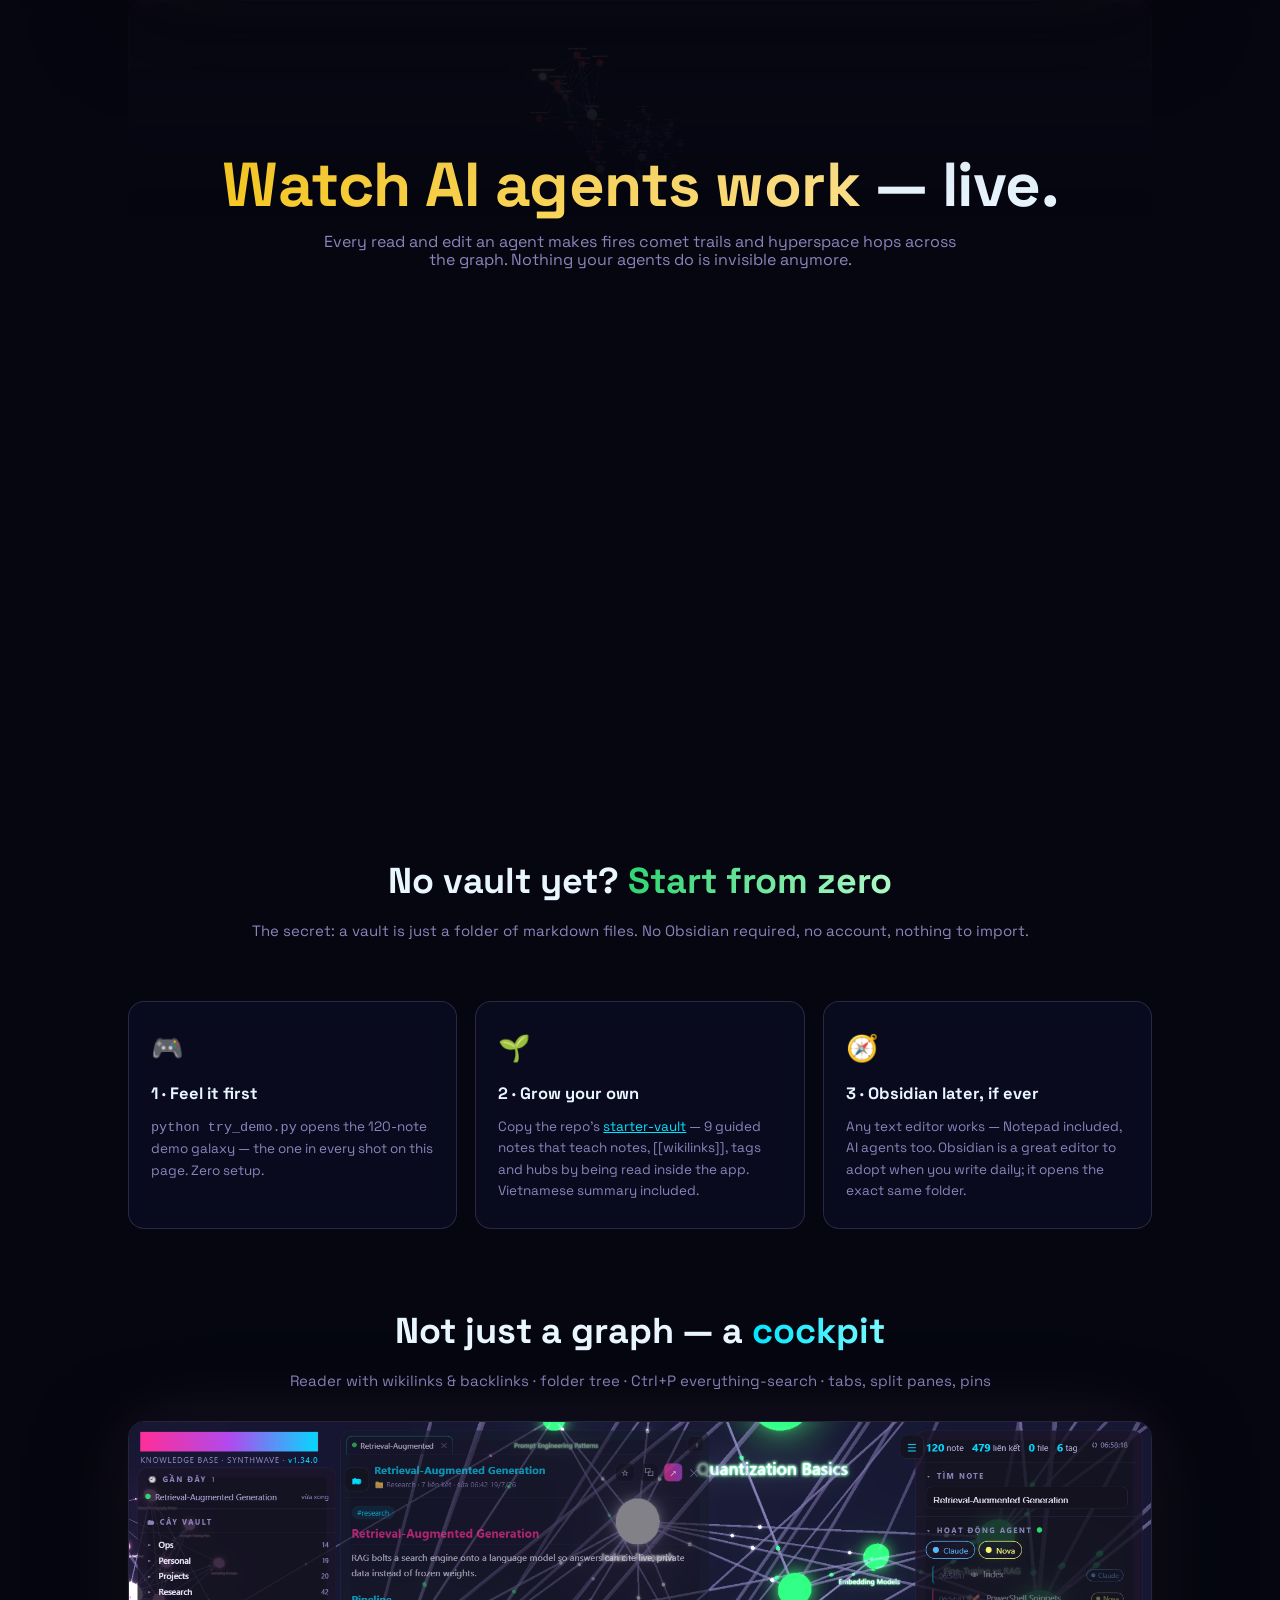
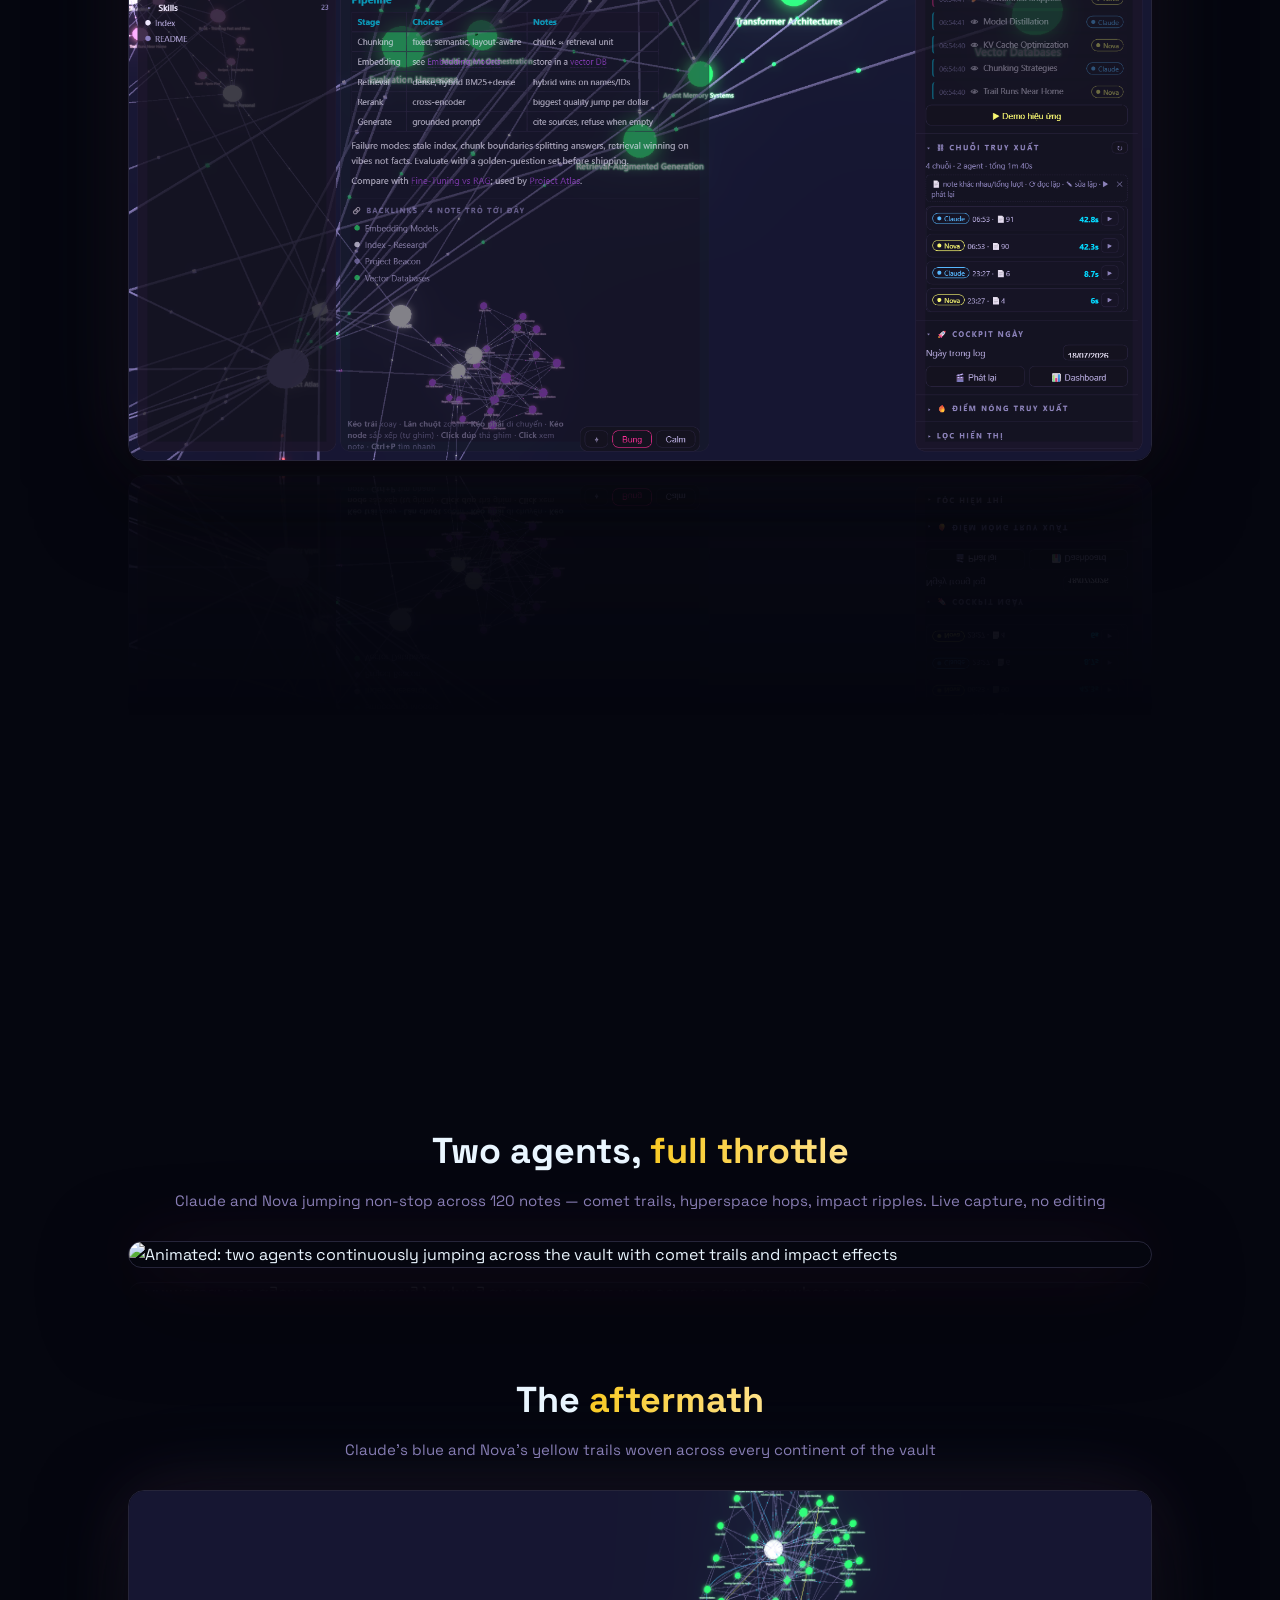
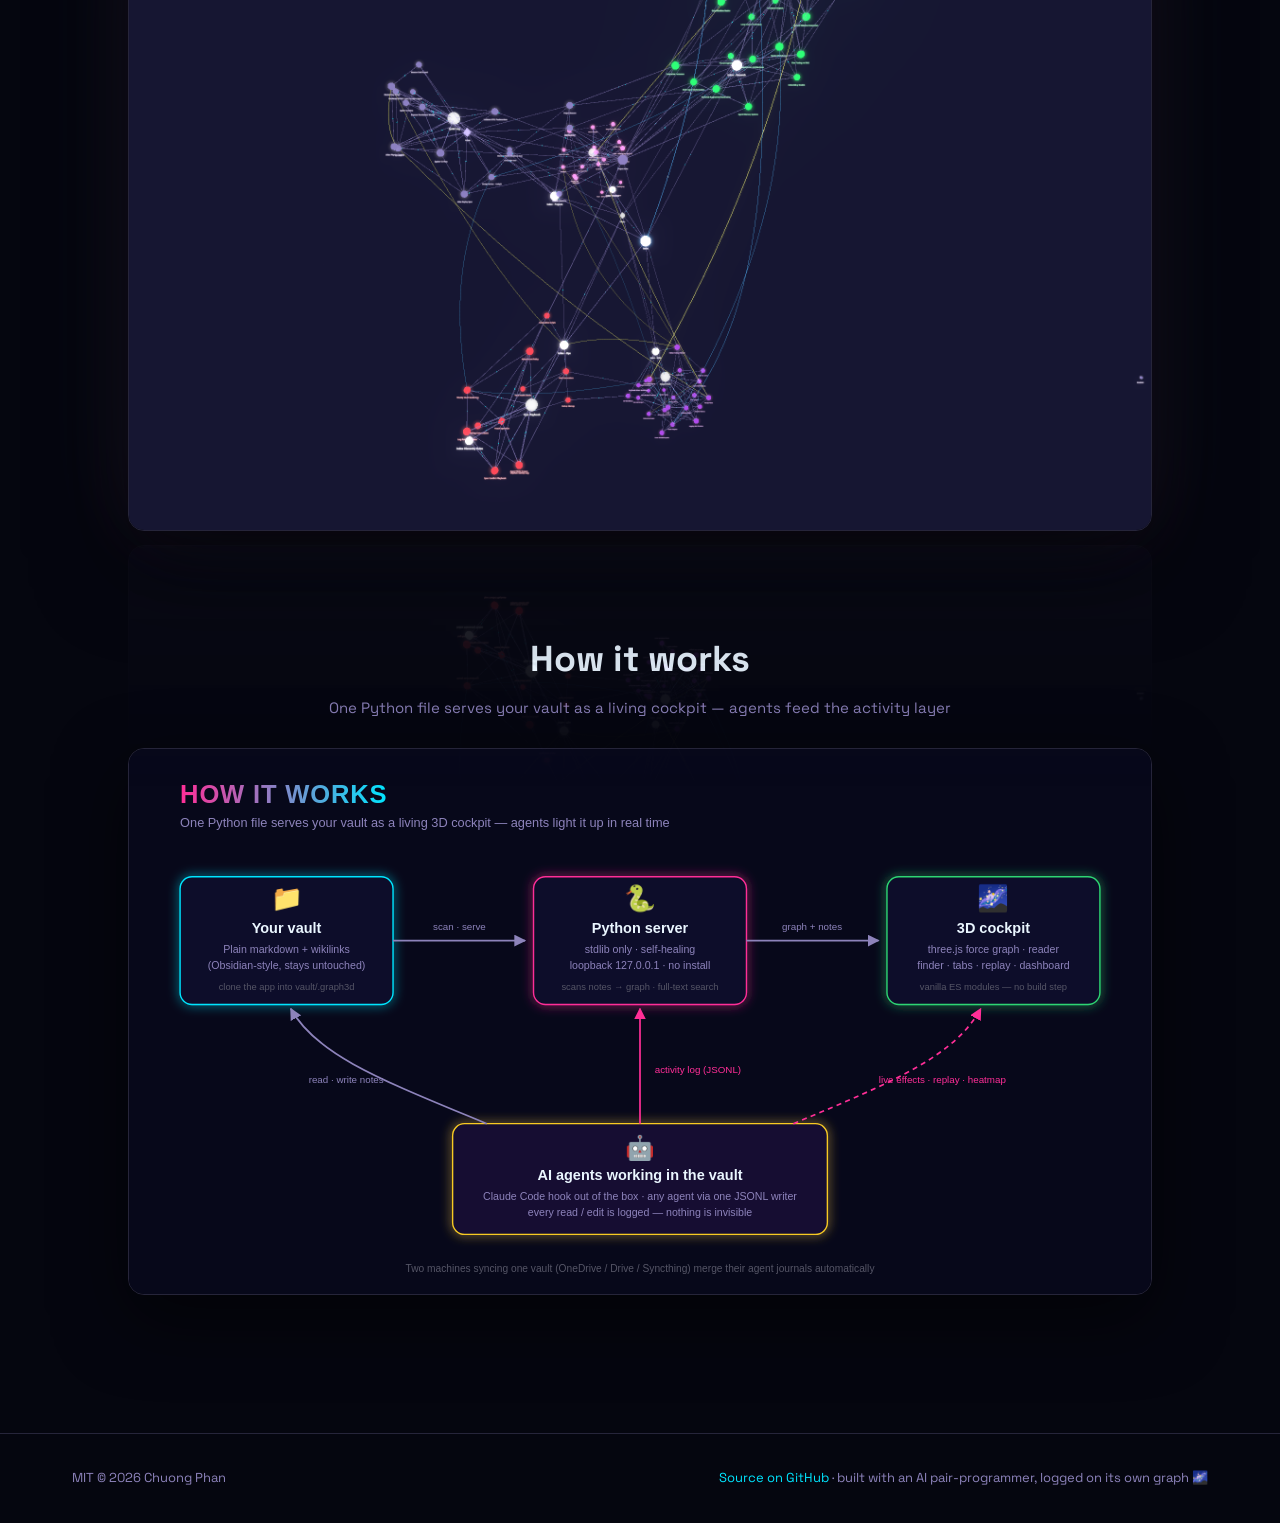
==== commit fa03d614: "Zero-to-vault onboarding: try_demo.py one-command demo + guided starter vault Problem: the app assum" ====
--- a/docs/index.html
+++ b/docs/index.html
@@ -151,10 +151,16 @@
         <span class="dot" style="background:#febc2e"></span>
         <span class="dot" style="background:#28c840"></span>
         <span style="margin-left:6px">install — python 3.9+ is all you need</span>
-        <button class="copy" id="copyBtn" aria-label="Copy install commands">copy</button>
+        <button class="copy" id="copyDemo" aria-label="Copy demo commands">copy demo</button>
+        <button class="copy" id="copyInstall" aria-label="Copy install commands">copy install</button>
       </div>
-      <pre id="cli"><span class="cm"># ⚠ replace <span class="v">YourVault</span> below with the path to YOUR vault —</span>
-<span class="cm">#   the folder that holds your markdown notes, e.g. "D:/Notes" or ~/Documents/Vault</span>
+      <pre id="cli"><span class="cm"># just looking? run the built-in 120-note demo — no vault needed:</span>
+<span class="p">$</span> <span class="c">git clone https://github.com/chuong1224/agents-knowledge-base</span>
+<span class="p">$</span> <span class="c">cd agents-knowledge-base</span>
+<span class="p">$</span> <span class="c">python try_demo.py</span>
+
+<span class="cm"># install into YOUR vault — ⚠ replace <span class="v">YourVault</span> with the path to your folder</span>
+<span class="cm">#   of markdown notes (no vault yet? see "start from zero" below)</span>
 <span class="p">$</span> <span class="c">git clone https://github.com/chuong1224/agents-knowledge-base "<span class="v">YourVault</span>/.graph3d"</span>
 <span class="p">$</span> <span class="c">cd "<span class="v">YourVault</span>/.graph3d"</span>
 <span class="p">$</span> <span class="c">python ensure_graph3d.py</span></pre>
@@ -183,6 +189,17 @@
 
     <div class="statement reveal"><span class="tp">Your vault stays plain markdown.</span>
       <small>No database of truth, no lock-in. Obsidian and this cockpit read the same files, forever.</small></div>
+  </section>
+
+  <!-- START FROM ZERO -->
+  <section class="reveal" id="zero">
+    <h2 class="sec">No vault yet? <span class="tg">Start from zero</span></h2>
+    <p class="secsub">The secret: a vault is just a folder of markdown files. No Obsidian required, no account, nothing to import.</p>
+    <div class="grid">
+      <div class="card"><div class="ico">🎮</div><h3>1 · Feel it first</h3><p><code>python try_demo.py</code> opens the 120-note demo galaxy — the one in every shot on this page. Zero setup.</p></div>
+      <div class="card"><div class="ico">🌱</div><h3>2 · Grow your own</h3><p>Copy the repo's <a href="https://github.com/chuong1224/agents-knowledge-base/tree/main/starter-vault" style="color:var(--cyan)">starter-vault</a> — 9 guided notes that teach notes, [[wikilinks]], tags and hubs by being read inside the app. Vietnamese summary included.</p></div>
+      <div class="card"><div class="ico">🧭</div><h3>3 · Obsidian later, if ever</h3><p>Any text editor works — Notepad included, AI agents too. Obsidian is a great editor to adopt when you write daily; it opens the exact same folder.</p></div>
+    </div>
   </section>
 
   <!-- COCKPIT SHOT -->
@@ -232,15 +249,24 @@
 </footer>
 
 <script>
-  // copy CLI
-  const btn = document.getElementById('copyBtn');
-  btn.addEventListener('click', async () => {
-    const cmds = ['git clone https://github.com/chuong1224/agents-knowledge-base "YourVault/.graph3d"',
+  // copy CLI — 2 đường: demo và install
+  const CMDS = {
+    copyDemo: ['git clone https://github.com/chuong1224/agents-knowledge-base',
+               'cd agents-knowledge-base',
+               'python try_demo.py'],
+    copyInstall: ['git clone https://github.com/chuong1224/agents-knowledge-base "YourVault/.graph3d"',
                   'cd "YourVault/.graph3d"',
-                  'python ensure_graph3d.py'].join('\n');
-    try { await navigator.clipboard.writeText(cmds); } catch (e) {}
-    btn.textContent = 'copied ✓'; btn.classList.add('ok');
-    setTimeout(() => { btn.textContent = 'copy'; btn.classList.remove('ok'); }, 2200);
+                  'python ensure_graph3d.py'],
+  };
+  Object.entries(CMDS).forEach(([id, cmds]) => {
+    const btn = document.getElementById(id);
+    if (!btn) return;
+    const label = btn.textContent;
+    btn.addEventListener('click', async () => {
+      try { await navigator.clipboard.writeText(cmds.join('\n')); } catch (e) {}
+      btn.textContent = 'copied ✓'; btn.classList.add('ok');
+      setTimeout(() => { btn.textContent = label; btn.classList.remove('ok'); }, 2200);
+    });
   });
   // slide-in on scroll
   const io = new IntersectionObserver((es) => es.forEach(e => {
